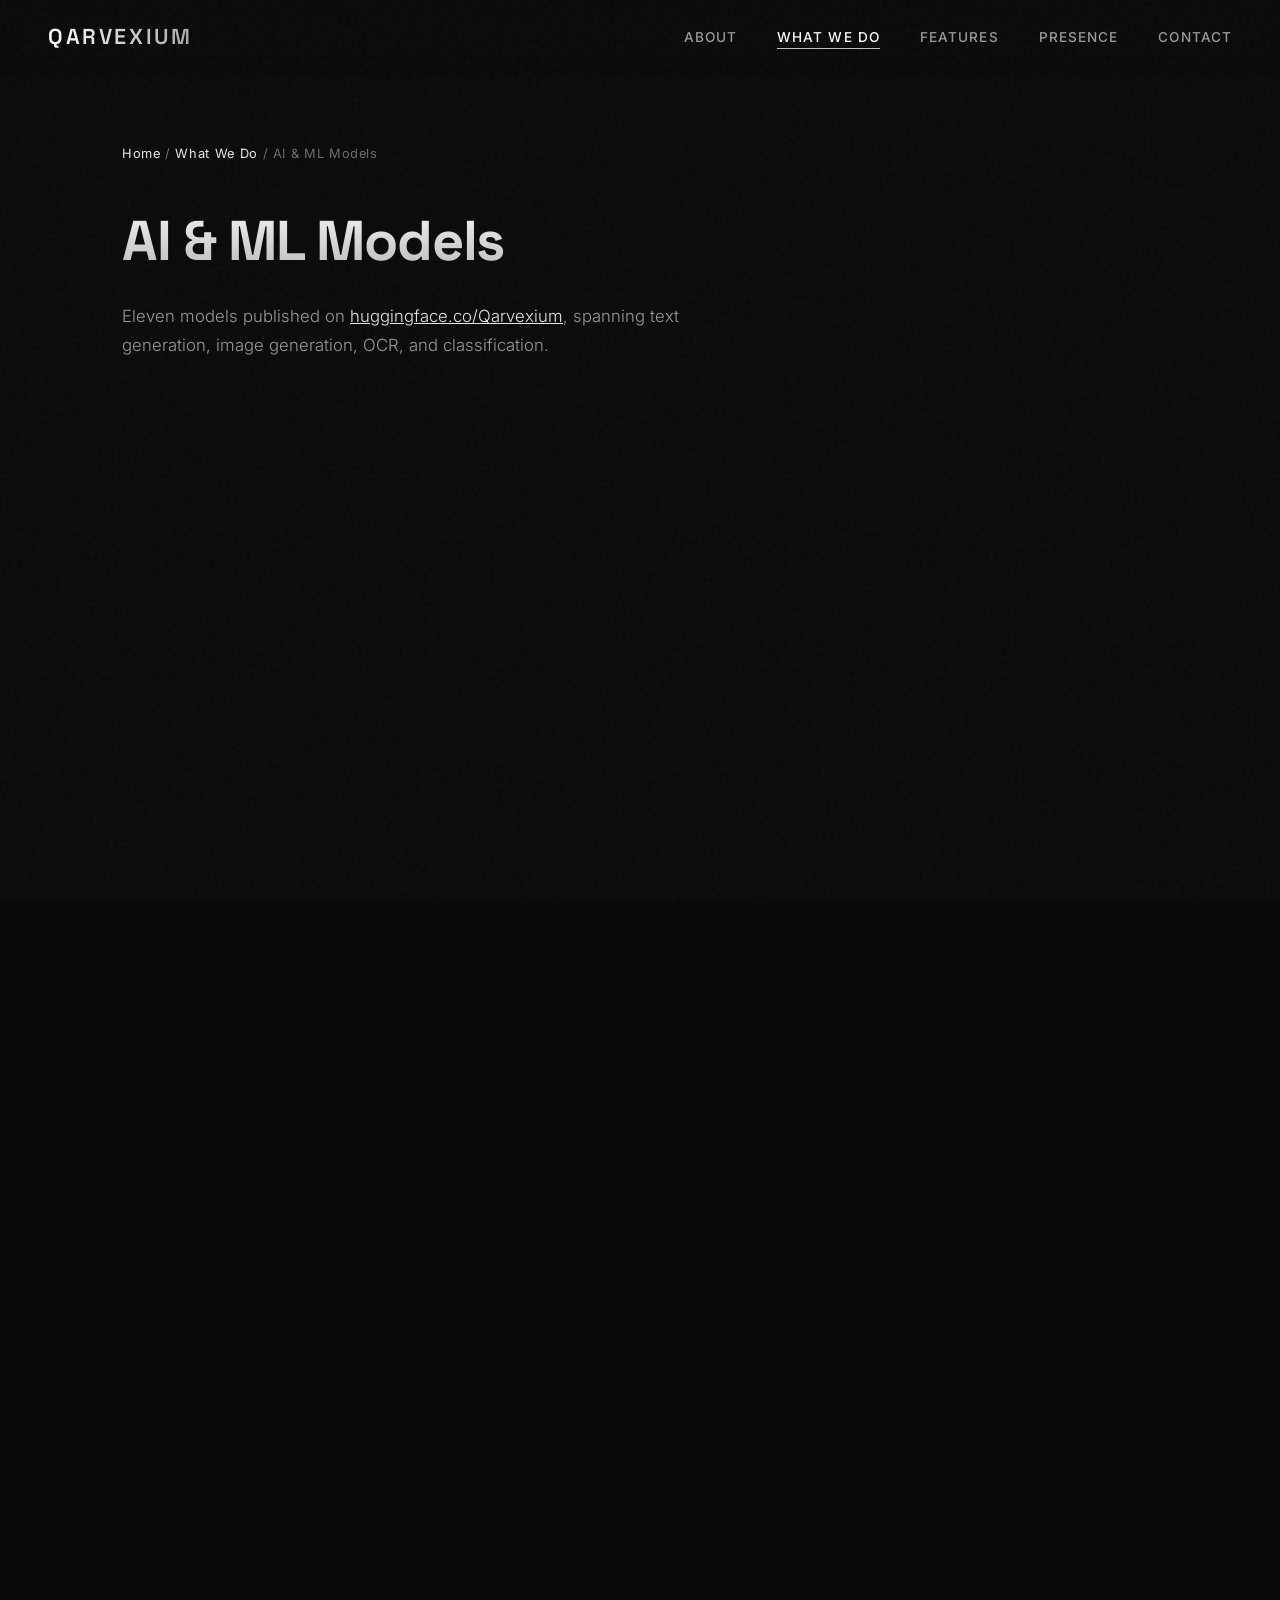
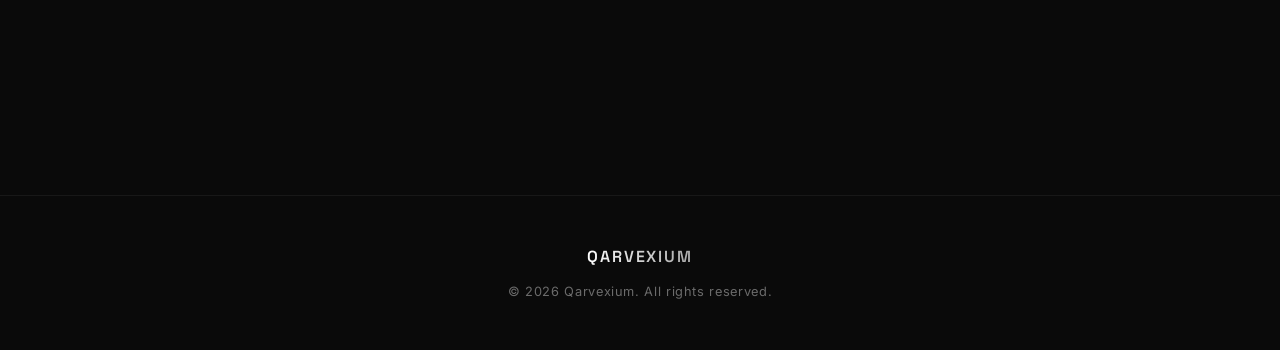
==== ai-models.html @ aa2218df "Add files via upload" ====
<!DOCTYPE html>
<html lang="en">
<head>
<meta charset="UTF-8" />
<meta name="viewport" content="width=device-width, initial-scale=1.0" />
<title>AI &amp; ML Models — Qarvexium</title>
<meta name="description" content="Qarvexium's public models on Hugging Face: language models, an image diffusion model, OCR, and text classification." />
<meta name="theme-color" content="#0a0a0a" />
<meta name="robots" content="index, follow" />

<meta property="og:type" content="website" />
<meta property="og:title" content="AI & ML Models — Qarvexium" />
<meta property="og:description" content="Language models, an image diffusion model, OCR, and text classification — all on Hugging Face." />
<meta property="og:site_name" content="Qarvexium" />

<link rel="icon" href="data:image/svg+xml,<svg xmlns='http://www.w3.org/2000/svg' viewBox='0 0 32 32'><rect width='32' height='32' rx='6' fill='%230a0a0a'/><text x='16' y='22' font-family='system-ui,sans-serif' font-size='16' font-weight='700' fill='%23c0c0c0' text-anchor='middle'>Q</text></svg>" />

<link rel="preconnect" href="https://fonts.googleapis.com" />
<link rel="preconnect" href="https://fonts.gstatic.com" crossorigin />
<link href="https://fonts.googleapis.com/css2?family=Inter:wght@300;400;500;600;700&family=Space+Grotesk:wght@400;500;600;700&display=swap" rel="stylesheet" />

<link rel="stylesheet" href="style.css" />
</head>
<body>

<nav>
  <a href="index.html" class="logo">Qarvexium</a>
  <ul class="nav-links">
    <li><a href="index.html#about">About</a></li>
    <li><a href="work.html" class="active">What We Do</a></li>
    <li><a href="index.html#features">Features</a></li>
    <li><a href="index.html#presence">Presence</a></li>
    <li><a href="index.html#contact">Contact</a></li>
  </ul>
</nav>

<div class="page-header">
  <div class="breadcrumb"><a href="index.html">Home</a> / <a href="work.html">What We Do</a> / AI &amp; ML Models</div>
  <h1>AI &amp; ML Models</h1>
  <p>
    Eleven models published on <a href="https://huggingface.co/Qarvexium" target="_blank" rel="noopener" style="color: var(--silver-light);">huggingface.co/Qarvexium</a>,
    spanning text generation, image generation, OCR, and classification.
  </p>
</div>

<section class="section">
  <div class="section-inner">
    <div class="project-grid">

      <article class="project-card">
        <div class="project-tag">Text Generation</div>
        <h3>QED-Base-v3</h3>
        <p>The latest base checkpoint in the QED language model line.</p>
        <a href="https://huggingface.co/Qarvexium/QED-Base-v3" class="project-link" target="_blank" rel="noopener">
          View on Hugging Face
          <svg viewBox="0 0 24 24"><path d="M7 17L17 7M17 7H7M17 7V17"/></svg>
        </a>
      </article>

      <article class="project-card">
        <div class="project-tag">Text Generation</div>
        <h3>QED-Base-v2</h3>
        <p>An earlier base checkpoint in the QED language model line.</p>
        <a href="https://huggingface.co/Qarvexium/QED-Base-v2" class="project-link" target="_blank" rel="noopener">
          View on Hugging Face
          <svg viewBox="0 0 24 24"><path d="M7 17L17 7M17 7H7M17 7V17"/></svg>
        </a>
      </article>

      <article class="project-card">
        <div class="project-tag">Text Generation</div>
        <h3>QED-B1-Instruction-v1</h3>
        <p>A ~300M parameter GPT trained from scratch on HPLT2.0 English data, then instruction-tuned.</p>
        <a href="https://huggingface.co/Qarvexium/QED-B1-Instruction-v1" class="project-link" target="_blank" rel="noopener">
          View on Hugging Face
          <svg viewBox="0 0 24 24"><path d="M7 17L17 7M17 7H7M17 7V17"/></svg>
        </a>
      </article>

      <article class="project-card">
        <div class="project-tag">Text Generation</div>
        <h3>QED-B1-Instruction-v2</h3>
        <p>The second instruction-tuned release in the QED-B1 line.</p>
        <a href="https://huggingface.co/Qarvexium/QED-B1-Instruction-v2" class="project-link" target="_blank" rel="noopener">
          View on Hugging Face
          <svg viewBox="0 0 24 24"><path d="M7 17L17 7M17 7H7M17 7V17"/></svg>
        </a>
      </article>

      <article class="project-card">
        <div class="project-tag">Text Generation</div>
        <h3>QED-B1-Instruction-v3</h3>
        <p>The most recent instruction-tuned release in the QED-B1 line.</p>
        <a href="https://huggingface.co/Qarvexium/QED-B1-Instruction-v3" class="project-link" target="_blank" rel="noopener">
          View on Hugging Face
          <svg viewBox="0 0 24 24"><path d="M7 17L17 7M17 7H7M17 7V17"/></svg>
        </a>
      </article>

      <article class="project-card">
        <div class="project-tag">Text Generation</div>
        <h3>qWisp</h3>
        <p>A ~70M parameter GPT using RMSNorm, SwiGLU, and RoPE, trained on OpenAssistant/oasst2.</p>
        <a href="https://huggingface.co/Qarvexium/qWisp" class="project-link" target="_blank" rel="noopener">
          View on Hugging Face
          <svg viewBox="0 0 24 24"><path d="M7 17L17 7M17 7H7M17 7V17"/></svg>
        </a>
      </article>

      <article class="project-card">
        <div class="project-tag">Text-to-Image</div>
        <h3>Qanvas</h3>
        <p>A ~90M parameter diffusion transformer conditioned on Qlip embeddings, predicting noise with DDIM sampling.</p>
        <a href="https://huggingface.co/Qarvexium/Qanvas" class="project-link" target="_blank" rel="noopener">
          View on Hugging Face
          <svg viewBox="0 0 24 24"><path d="M7 17L17 7M17 7H7M17 7V17"/></svg>
        </a>
      </article>

      <article class="project-card">
        <div class="project-tag">Feature Extraction</div>
        <h3>Qlip</h3>
        <p>The embedding model that conditions Qanvas's image generation.</p>
        <a href="https://huggingface.co/Qarvexium/Qlip" class="project-link" target="_blank" rel="noopener">
          View on Hugging Face
          <svg viewBox="0 0 24 24"><path d="M7 17L17 7M17 7H7M17 7V17"/></svg>
        </a>
      </article>

      <article class="project-card">
        <div class="project-tag">Image-to-Text</div>
        <h3>QOCR</h3>
        <p>An optical character recognition model for extracting text from images.</p>
        <a href="https://huggingface.co/Qarvexium/QOCR" class="project-link" target="_blank" rel="noopener">
          View on Hugging Face
          <svg viewBox="0 0 24 24"><path d="M7 17L17 7M17 7H7M17 7V17"/></svg>
        </a>
      </article>

      <article class="project-card">
        <div class="project-tag">Text Classification</div>
        <h3>NoInsult</h3>
        <p>A text classifier for detecting insults and toxic language.</p>
        <a href="https://huggingface.co/Qarvexium/NoInsult" class="project-link" target="_blank" rel="noopener">
          View on Hugging Face
          <svg viewBox="0 0 24 24"><path d="M7 17L17 7M17 7H7M17 7V17"/></svg>
        </a>
      </article>

    </div>

    <div class="info-note">
      <strong>Note:</strong> this list mirrors what's live on Hugging Face right now — it'll grow as new models are published.
    </div>
  </div>
</section>

<footer>
  <div class="logo">Qarvexium</div>
  <p>© 2026 Qarvexium. All rights reserved.</p>
</footer>

<script src="main.js"></script>
</body>
</html>
---- style.css ----
:root {
  --bg: #0a0a0a;
  --bg-elevated: #111111;
  --surface: #1a1a1a;
  --silver: #c0c0c0;
  --silver-light: #e8e8e8;
  --silver-dark: #8a8a8a;
  --gray: #6b6b6b;
  --gray-light: #9a9a9a;
  --white: #f5f5f5;
  --white-pure: #ffffff;
  --accent: linear-gradient(135deg, #e8e8e8 0%, #a0a0a0 50%, #d0d0d0 100%);
  --glow: rgba(200, 200, 200, 0.15);
}

* {
  margin: 0;
  padding: 0;
  box-sizing: border-box;
}

html {
  scroll-behavior: smooth;
}

body {
  font-family: 'Inter', system-ui, sans-serif;
  background: var(--bg);
  color: var(--white);
  overflow-x: hidden;
  line-height: 1.6;
  -webkit-font-smoothing: antialiased;
}

/* Noise texture overlay */
body::before {
  content: '';
  position: fixed;
  inset: 0;
  background-image: url("data:image/svg+xml,%3Csvg viewBox='0 0 256 256' xmlns='http://www.w3.org/2000/svg'%3E%3Cfilter id='n'%3E%3CfeTurbulence type='fractalNoise' baseFrequency='0.85' numOctaves='4' stitchTiles='stitch'/%3E%3C/filter%3E%3Crect width='100%25' height='100%25' filter='url(%23n)'/%3E%3C/svg%3E");
  opacity: 0.035;
  pointer-events: none;
  z-index: 9999;
}

/* ===== NAV ===== */
nav {
  position: fixed;
  top: 0;
  left: 0;
  right: 0;
  z-index: 100;
  padding: 1.25rem 3rem;
  display: flex;
  justify-content: space-between;
  align-items: center;
  background: linear-gradient(to bottom, rgba(10,10,10,0.95), transparent);
  backdrop-filter: blur(12px);
  animation: fadeDown 1s ease-out;
}

.logo {
  font-family: 'Space Grotesk', sans-serif;
  font-weight: 600;
  font-size: 1.35rem;
  letter-spacing: 0.12em;
  text-transform: uppercase;
  background: linear-gradient(90deg, #ffffff, #a8a8a8, #ffffff);
  background-size: 200% auto;
  -webkit-background-clip: text;
  -webkit-text-fill-color: transparent;
  background-clip: text;
  animation: shimmer 4s linear infinite;
  text-decoration: none;
}

.nav-links {
  display: flex;
  gap: 2.5rem;
  list-style: none;
}

.nav-links a {
  color: var(--gray-light);
  text-decoration: none;
  font-size: 0.85rem;
  font-weight: 500;
  letter-spacing: 0.08em;
  text-transform: uppercase;
  transition: color 0.3s ease;
  position: relative;
}

.nav-links a::after {
  content: '';
  position: absolute;
  bottom: -4px;
  left: 0;
  width: 0;
  height: 1px;
  background: var(--silver);
  transition: width 0.3s ease;
}

.nav-links a:hover,
.nav-links a.active {
  color: var(--white-pure);
}

.nav-links a:hover::after,
.nav-links a.active::after {
  width: 100%;
}

/* ===== HERO ===== */
.hero {
  min-height: 100vh;
  display: flex;
  flex-direction: column;
  justify-content: center;
  align-items: center;
  text-align: center;
  position: relative;
  padding: 6rem 2rem 4rem;
  overflow: hidden;
}

.hero-bg {
  position: absolute;
  inset: 0;
  background:
    radial-gradient(ellipse 80% 50% at 50% -20%, rgba(180,180,180,0.12), transparent),
    radial-gradient(ellipse 60% 40% at 80% 60%, rgba(120,120,120,0.08), transparent),
    radial-gradient(ellipse 50% 30% at 20% 70%, rgba(160,160,160,0.06), transparent);
  animation: pulseGlow 8s ease-in-out infinite alternate;
}

.hero-orb {
  position: absolute;
  width: 600px;
  height: 600px;
  border-radius: 50%;
  background: radial-gradient(circle, rgba(200,200,200,0.08) 0%, transparent 70%);
  filter: blur(40px);
  animation: floatOrb 12s ease-in-out infinite;
  pointer-events: none;
}

.hero-orb:nth-child(1) { top: 10%; left: 10%; animation-delay: 0s; }
.hero-orb:nth-child(2) { bottom: 5%; right: 15%; width: 400px; height: 400px; animation-delay: -4s; }
.hero-orb:nth-child(3) { top: 40%; right: 5%; width: 300px; height: 300px; animation-delay: -8s; }

.hero-content {
  position: relative;
  z-index: 2;
  max-width: 900px;
}

.hero-badge {
  display: inline-flex;
  align-items: center;
  gap: 0.5rem;
  padding: 0.4rem 1rem;
  border: 1px solid rgba(192,192,192,0.25);
  border-radius: 100px;
  font-size: 0.75rem;
  font-weight: 500;
  letter-spacing: 0.15em;
  text-transform: uppercase;
  color: var(--silver);
  background: rgba(255,255,255,0.03);
  margin-bottom: 2rem;
  animation: fadeUp 0.8s ease-out 0.2s both;
}

.hero-badge span {
  width: 6px;
  height: 6px;
  border-radius: 50%;
  background: var(--silver);
  box-shadow: 0 0 8px var(--silver);
  animation: blink 2s ease-in-out infinite;
}

.hero h1 {
  font-family: 'Space Grotesk', sans-serif;
  font-size: clamp(3.2rem, 8vw, 6.5rem);
  font-weight: 700;
  letter-spacing: -0.03em;
  line-height: 1.05;
  margin-bottom: 1.5rem;
  background: linear-gradient(180deg, #ffffff 0%, #b0b0b0 100%);
  -webkit-background-clip: text;
  -webkit-text-fill-color: transparent;
  background-clip: text;
  animation: fadeUp 0.9s ease-out 0.35s both;
}

.hero-subtitle {
  font-size: clamp(1.05rem, 2.2vw, 1.35rem);
  font-weight: 300;
  color: var(--gray-light);
  max-width: 560px;
  margin: 0 auto 2.75rem;
  animation: fadeUp 0.9s ease-out 0.5s both;
}

.hero-cta {
  display: flex;
  gap: 1rem;
  justify-content: center;
  flex-wrap: wrap;
  animation: fadeUp 0.9s ease-out 0.65s both;
}

.btn {
  display: inline-flex;
  align-items: center;
  gap: 0.6rem;
  padding: 0.95rem 2rem;
  font-size: 0.9rem;
  font-weight: 500;
  letter-spacing: 0.04em;
  text-decoration: none;
  border-radius: 8px;
  transition: all 0.35s cubic-bezier(0.22, 1, 0.36, 1);
  cursor: pointer;
  border: none;
  font-family: inherit;
}

.btn-primary {
  background: linear-gradient(135deg, #f0f0f0, #c8c8c8);
  color: #0a0a0a;
  box-shadow: 0 4px 24px rgba(200,200,200,0.2);
}

.btn-primary:hover {
  transform: translateY(-2px);
  box-shadow: 0 8px 32px rgba(200,200,200,0.35);
  background: linear-gradient(135deg, #ffffff, #d8d8d8);
}

.btn-secondary {
  background: transparent;
  color: var(--silver-light);
  border: 1px solid rgba(192,192,192,0.35);
}

.btn-secondary:hover {
  background: rgba(255,255,255,0.05);
  border-color: var(--silver);
  transform: translateY(-2px);
}

.scroll-indicator {
  position: absolute;
  bottom: 2.5rem;
  left: 50%;
  transform: translateX(-50%);
  display: flex;
  flex-direction: column;
  align-items: center;
  gap: 0.5rem;
  color: var(--gray);
  font-size: 0.7rem;
  letter-spacing: 0.2em;
  text-transform: uppercase;
  animation: fadeUp 1s ease-out 1.2s both;
}

.scroll-line {
  width: 1px;
  height: 40px;
  background: linear-gradient(to bottom, var(--silver), transparent);
  animation: scrollPulse 2s ease-in-out infinite;
}

/* ===== DIVIDER ===== */
.divider {
  height: 1px;
  background: linear-gradient(90deg, transparent, rgba(192,192,192,0.25), transparent);
  margin: 0 auto;
  max-width: 80%;
}

/* ===== ABOUT / INTRO SECTION ===== */
.section {
  padding: 7rem 2rem;
  position: relative;
}

.section-inner {
  max-width: 1100px;
  margin: 0 auto;
}

.section-label {
  font-size: 0.75rem;
  font-weight: 500;
  letter-spacing: 0.2em;
  text-transform: uppercase;
  color: var(--silver-dark);
  margin-bottom: 1rem;
  opacity: 0;
  transform: translateY(20px);
  transition: all 0.7s cubic-bezier(0.22, 1, 0.36, 1);
}

.section-label.visible {
  opacity: 1;
  transform: translateY(0);
}

.section-title {
  font-family: 'Space Grotesk', sans-serif;
  font-size: clamp(2rem, 4.5vw, 3.2rem);
  font-weight: 600;
  letter-spacing: -0.02em;
  margin-bottom: 1.5rem;
  background: linear-gradient(90deg, #ffffff, #a8a8a8);
  -webkit-background-clip: text;
  -webkit-text-fill-color: transparent;
  background-clip: text;
  opacity: 0;
  transform: translateY(24px);
  transition: all 0.8s cubic-bezier(0.22, 1, 0.36, 1) 0.1s;
}

.section-title.visible {
  opacity: 1;
  transform: translateY(0);
}

.section-text {
  font-size: 1.1rem;
  font-weight: 300;
  color: var(--gray-light);
  max-width: 640px;
  line-height: 1.75;
  opacity: 0;
  transform: translateY(24px);
  transition: all 0.8s cubic-bezier(0.22, 1, 0.36, 1) 0.2s;
}

.section-text.visible {
  opacity: 1;
  transform: translateY(0);
}

/* ===== FEATURES / CATEGORY GRID ===== */
.features,
.category-grid {
  display: grid;
  grid-template-columns: repeat(auto-fit, minmax(280px, 1fr));
  gap: 1.5rem;
  margin-top: 4rem;
}

.feature-card,
.category-card {
  background: linear-gradient(145deg, rgba(26,26,26,0.9), rgba(18,18,18,0.95));
  border: 1px solid rgba(192,192,192,0.1);
  border-radius: 16px;
  padding: 2rem;
  position: relative;
  overflow: hidden;
  opacity: 0;
  transform: translateY(30px);
  transition: all 0.7s cubic-bezier(0.22, 1, 0.36, 1);
  text-decoration: none;
  color: inherit;
  display: block;
}

.feature-card.visible,
.category-card.visible {
  opacity: 1;
  transform: translateY(0);
}

.feature-card:nth-child(1), .category-card:nth-child(1) { transition-delay: 0.15s; }
.feature-card:nth-child(2), .category-card:nth-child(2) { transition-delay: 0.25s; }
.feature-card:nth-child(3), .category-card:nth-child(3) { transition-delay: 0.35s; }

.feature-card::before,
.category-card::before {
  content: '';
  position: absolute;
  top: 0;
  left: 0;
  right: 0;
  height: 1px;
  background: linear-gradient(90deg, transparent, rgba(200,200,200,0.4), transparent);
  opacity: 0;
  transition: opacity 0.4s ease;
}

.feature-card:hover,
.category-card:hover {
  border-color: rgba(192,192,192,0.25);
  transform: translateY(-4px);
  box-shadow: 0 20px 40px rgba(0,0,0,0.4);
}

.feature-card:hover::before,
.category-card:hover::before {
  opacity: 1;
}

.feature-icon,
.category-count {
  width: 48px;
  height: 48px;
  border-radius: 12px;
  background: linear-gradient(135deg, rgba(220,220,220,0.12), rgba(140,140,140,0.08));
  border: 1px solid rgba(192,192,192,0.15);
  display: flex;
  align-items: center;
  justify-content: center;
  margin-bottom: 1.25rem;
  font-size: 1.25rem;
  font-family: 'Space Grotesk', sans-serif;
  font-weight: 600;
}

.feature-card h3,
.category-card h3 {
  font-family: 'Space Grotesk', sans-serif;
  font-size: 1.2rem;
  font-weight: 600;
  margin-bottom: 0.6rem;
  color: var(--white-pure);
}

.feature-card p,
.category-card p {
  font-size: 0.95rem;
  font-weight: 300;
  color: var(--gray-light);
  line-height: 1.65;
}

.category-card .category-link {
  display: inline-flex;
  align-items: center;
  gap: 0.45rem;
  font-size: 0.8rem;
  font-weight: 500;
  letter-spacing: 0.06em;
  text-transform: uppercase;
  color: var(--silver-light);
  margin-top: 1rem;
}

/* ===== STATS ===== */
.stats {
  display: grid;
  grid-template-columns: repeat(3, 1fr);
  gap: 2rem;
  margin-top: 5rem;
  padding: 3rem 0;
  border-top: 1px solid rgba(192,192,192,0.1);
  border-bottom: 1px solid rgba(192,192,192,0.1);
}

.stat {
  text-align: center;
  opacity: 0;
  transform: translateY(20px);
  transition: all 0.7s cubic-bezier(0.22, 1, 0.36, 1);
}

.stat.visible {
  opacity: 1;
  transform: translateY(0);
}

.stat:nth-child(1) { transition-delay: 0.1s; }
.stat:nth-child(2) { transition-delay: 0.2s; }
.stat:nth-child(3) { transition-delay: 0.3s; }

.stat-value {
  font-family: 'Space Grotesk', sans-serif;
  font-size: clamp(2.2rem, 4vw, 3rem);
  font-weight: 700;
  background: linear-gradient(180deg, #ffffff, #909090);
  -webkit-background-clip: text;
  -webkit-text-fill-color: transparent;
  background-clip: text;
  margin-bottom: 0.35rem;
}

.stat-label {
  font-size: 0.8rem;
  letter-spacing: 0.12em;
  text-transform: uppercase;
  color: var(--gray);
}

/* ===== PRESENCE / PROJECT CARDS ===== */
.presence-grid,
.project-grid {
  display: grid;
  grid-template-columns: repeat(auto-fit, minmax(300px, 1fr));
  gap: 1.5rem;
  margin-top: 3.5rem;
}

.presence-card,
.project-card {
  background: linear-gradient(160deg, rgba(24,24,24,0.95), rgba(14,14,14,0.98));
  border: 1px solid rgba(192,192,192,0.12);
  border-radius: 16px;
  padding: 1.75rem 1.75rem 1.5rem;
  position: relative;
  overflow: hidden;
  opacity: 0;
  transform: translateY(28px);
  transition: all 0.7s cubic-bezier(0.22, 1, 0.36, 1);
  display: flex;
  flex-direction: column;
  gap: 0.85rem;
}

.presence-card.visible,
.project-card.visible {
  opacity: 1;
  transform: translateY(0);
}

.presence-card:nth-child(1), .project-card:nth-child(1) { transition-delay: 0.1s; }
.presence-card:nth-child(2), .project-card:nth-child(2) { transition-delay: 0.2s; }
.presence-card:nth-child(3), .project-card:nth-child(3) { transition-delay: 0.3s; }
.presence-card:nth-child(4), .project-card:nth-child(4) { transition-delay: 0.4s; }
.presence-card:nth-child(5), .project-card:nth-child(5) { transition-delay: 0.5s; }
.presence-card:nth-child(6), .project-card:nth-child(6) { transition-delay: 0.6s; }
.presence-card:nth-child(7), .project-card:nth-child(7) { transition-delay: 0.7s; }

.presence-card::before,
.project-card::before {
  content: '';
  position: absolute;
  top: 0;
  left: 0;
  right: 0;
  height: 1px;
  background: linear-gradient(90deg, transparent, rgba(210,210,210,0.45), transparent);
  opacity: 0;
  transition: opacity 0.4s ease;
}

.presence-card:hover,
.project-card:hover {
  border-color: rgba(192,192,192,0.28);
  transform: translateY(-5px);
  box-shadow: 0 18px 40px rgba(0,0,0,0.45);
}

.presence-card:hover::before,
.project-card:hover::before {
  opacity: 1;
}

.presence-tag,
.project-tag {
  display: inline-flex;
  align-items: center;
  gap: 0.4rem;
  font-size: 0.68rem;
  font-weight: 500;
  letter-spacing: 0.14em;
  text-transform: uppercase;
  color: var(--silver-dark);
}

.presence-tag::before,
.project-tag::before {
  content: '';
  width: 5px;
  height: 5px;
  border-radius: 50%;
  background: var(--silver);
  box-shadow: 0 0 6px var(--silver);
}

.presence-card h3,
.project-card h3 {
  font-family: 'Space Grotesk', sans-serif;
  font-size: 1.15rem;
  font-weight: 600;
  color: var(--white-pure);
  letter-spacing: -0.01em;
}

.presence-card p,
.project-card p {
  font-size: 0.92rem;
  font-weight: 300;
  color: var(--gray-light);
  line-height: 1.65;
  flex-grow: 1;
}

.presence-link,
.project-link {
  display: inline-flex;
  align-items: center;
  gap: 0.45rem;
  font-size: 0.8rem;
  font-weight: 500;
  letter-spacing: 0.06em;
  text-transform: uppercase;
  color: var(--silver-light);
  text-decoration: none;
  margin-top: 0.35rem;
  transition: color 0.3s ease, gap 0.3s ease;
}

.presence-link:hover,
.project-link:hover {
  color: var(--white-pure);
  gap: 0.65rem;
}

.presence-link svg,
.project-link svg {
  width: 14px;
  height: 14px;
  stroke: currentColor;
  fill: none;
  stroke-width: 1.8;
}

.presence-note,
.info-note {
  margin-top: 3rem;
  padding: 1.25rem 1.5rem;
  border: 1px solid rgba(192,192,192,0.1);
  border-radius: 12px;
  background: rgba(255,255,255,0.02);
  font-size: 0.88rem;
  color: var(--gray);
  line-height: 1.6;
  opacity: 0;
  transform: translateY(16px);
  transition: all 0.7s cubic-bezier(0.22, 1, 0.36, 1) 0.35s;
}

.presence-note.visible,
.info-note.visible {
  opacity: 1;
  transform: translateY(0);
}

.presence-note strong,
.info-note strong {
  color: var(--silver-light);
  font-weight: 500;
}

/* ===== BREADCRUMB (work sub-pages) ===== */
.breadcrumb {
  max-width: 1100px;
  margin: 0 auto 2rem;
  font-size: 0.8rem;
  letter-spacing: 0.05em;
  color: var(--gray);
}

.breadcrumb a {
  color: var(--silver-light);
  text-decoration: none;
}

.breadcrumb a:hover {
  color: var(--white-pure);
}

/* ===== CTA SECTION ===== */
.cta-section {
  text-align: center;
  padding: 8rem 2rem;
  position: relative;
}

.cta-section::before {
  content: '';
  position: absolute;
  top: 50%;
  left: 50%;
  transform: translate(-50%, -50%);
  width: 500px;
  height: 500px;
  background: radial-gradient(circle, rgba(180,180,180,0.1), transparent 70%);
  pointer-events: none;
}

.cta-box {
  position: relative;
  max-width: 700px;
  margin: 0 auto;
  padding: 4rem 3rem;
  background: linear-gradient(160deg, rgba(28,28,28,0.95), rgba(14,14,14,0.98));
  border: 1px solid rgba(192,192,192,0.15);
  border-radius: 24px;
  overflow: hidden;
  opacity: 0;
  transform: scale(0.96) translateY(20px);
  transition: all 0.9s cubic-bezier(0.22, 1, 0.36, 1);
}

.cta-box.visible {
  opacity: 1;
  transform: scale(1) translateY(0);
}

.cta-box::before {
  content: '';
  position: absolute;
  top: 0;
  left: 0;
  right: 0;
  height: 1px;
  background: linear-gradient(90deg, transparent, rgba(220,220,220,0.5), transparent);
}

.cta-box h2 {
  font-family: 'Space Grotesk', sans-serif;
  font-size: clamp(1.8rem, 3.5vw, 2.5rem);
  font-weight: 600;
  margin-bottom: 1rem;
  color: var(--white-pure);
}

.cta-box p {
  color: var(--gray-light);
  font-weight: 300;
  margin-bottom: 2rem;
  font-size: 1.05rem;
}

/* ===== FOOTER ===== */
footer {
  padding: 3rem 2rem;
  text-align: center;
  border-top: 1px solid rgba(192,192,192,0.08);
}

footer p {
  font-size: 0.8rem;
  color: var(--gray);
  letter-spacing: 0.05em;
}

footer .logo {
  display: inline-block;
  margin-bottom: 0.75rem;
  font-size: 1rem;
}

footer a {
  color: var(--gray-light);
  text-decoration: none;
}

footer a:hover {
  color: var(--white-pure);
}

/* ===== PAGE HEADER (work sub-pages, no full hero) ===== */
.page-header {
  padding: 9rem 2rem 2rem;
  max-width: 1100px;
  margin: 0 auto;
}

.page-header h1 {
  font-family: 'Space Grotesk', sans-serif;
  font-size: clamp(2.2rem, 5vw, 3.5rem);
  font-weight: 700;
  letter-spacing: -0.02em;
  margin-bottom: 1rem;
  background: linear-gradient(180deg, #ffffff 0%, #b0b0b0 100%);
  -webkit-background-clip: text;
  -webkit-text-fill-color: transparent;
  background-clip: text;
}

.page-header p {
  font-size: 1.05rem;
  font-weight: 300;
  color: var(--gray-light);
  max-width: 640px;
  line-height: 1.75;
}

/* ===== ANIMATIONS ===== */
@keyframes fadeUp {
  from { opacity: 0; transform: translateY(28px); }
  to { opacity: 1; transform: translateY(0); }
}

@keyframes fadeDown {
  from { opacity: 0; transform: translateY(-16px); }
  to { opacity: 1; transform: translateY(0); }
}

@keyframes shimmer {
  0% { background-position: 0% center; }
  100% { background-position: 200% center; }
}

@keyframes blink {
  0%, 100% { opacity: 1; }
  50% { opacity: 0.35; }
}

@keyframes floatOrb {
  0%, 100% { transform: translate(0, 0) scale(1); }
  33% { transform: translate(30px, -20px) scale(1.05); }
  66% { transform: translate(-20px, 15px) scale(0.95); }
}

@keyframes pulseGlow {
  0% { opacity: 0.7; }
  100% { opacity: 1; }
}

@keyframes scrollPulse {
  0%, 100% { opacity: 0.4; transform: scaleY(1); }
  50% { opacity: 1; transform: scaleY(1.15); }
}

/* Responsive */
@media (max-width: 768px) {
  nav {
    padding: 1rem 1.5rem;
  }

  .nav-links {
    display: none;
  }

  .stats {
    grid-template-columns: 1fr;
    gap: 2.5rem;
  }

  .cta-box {
    padding: 3rem 1.75rem;
  }

  .hero {
    padding: 5rem 1.5rem 3rem;
  }

  .page-header {
    padding: 7rem 1.5rem 1.5rem;
  }
}
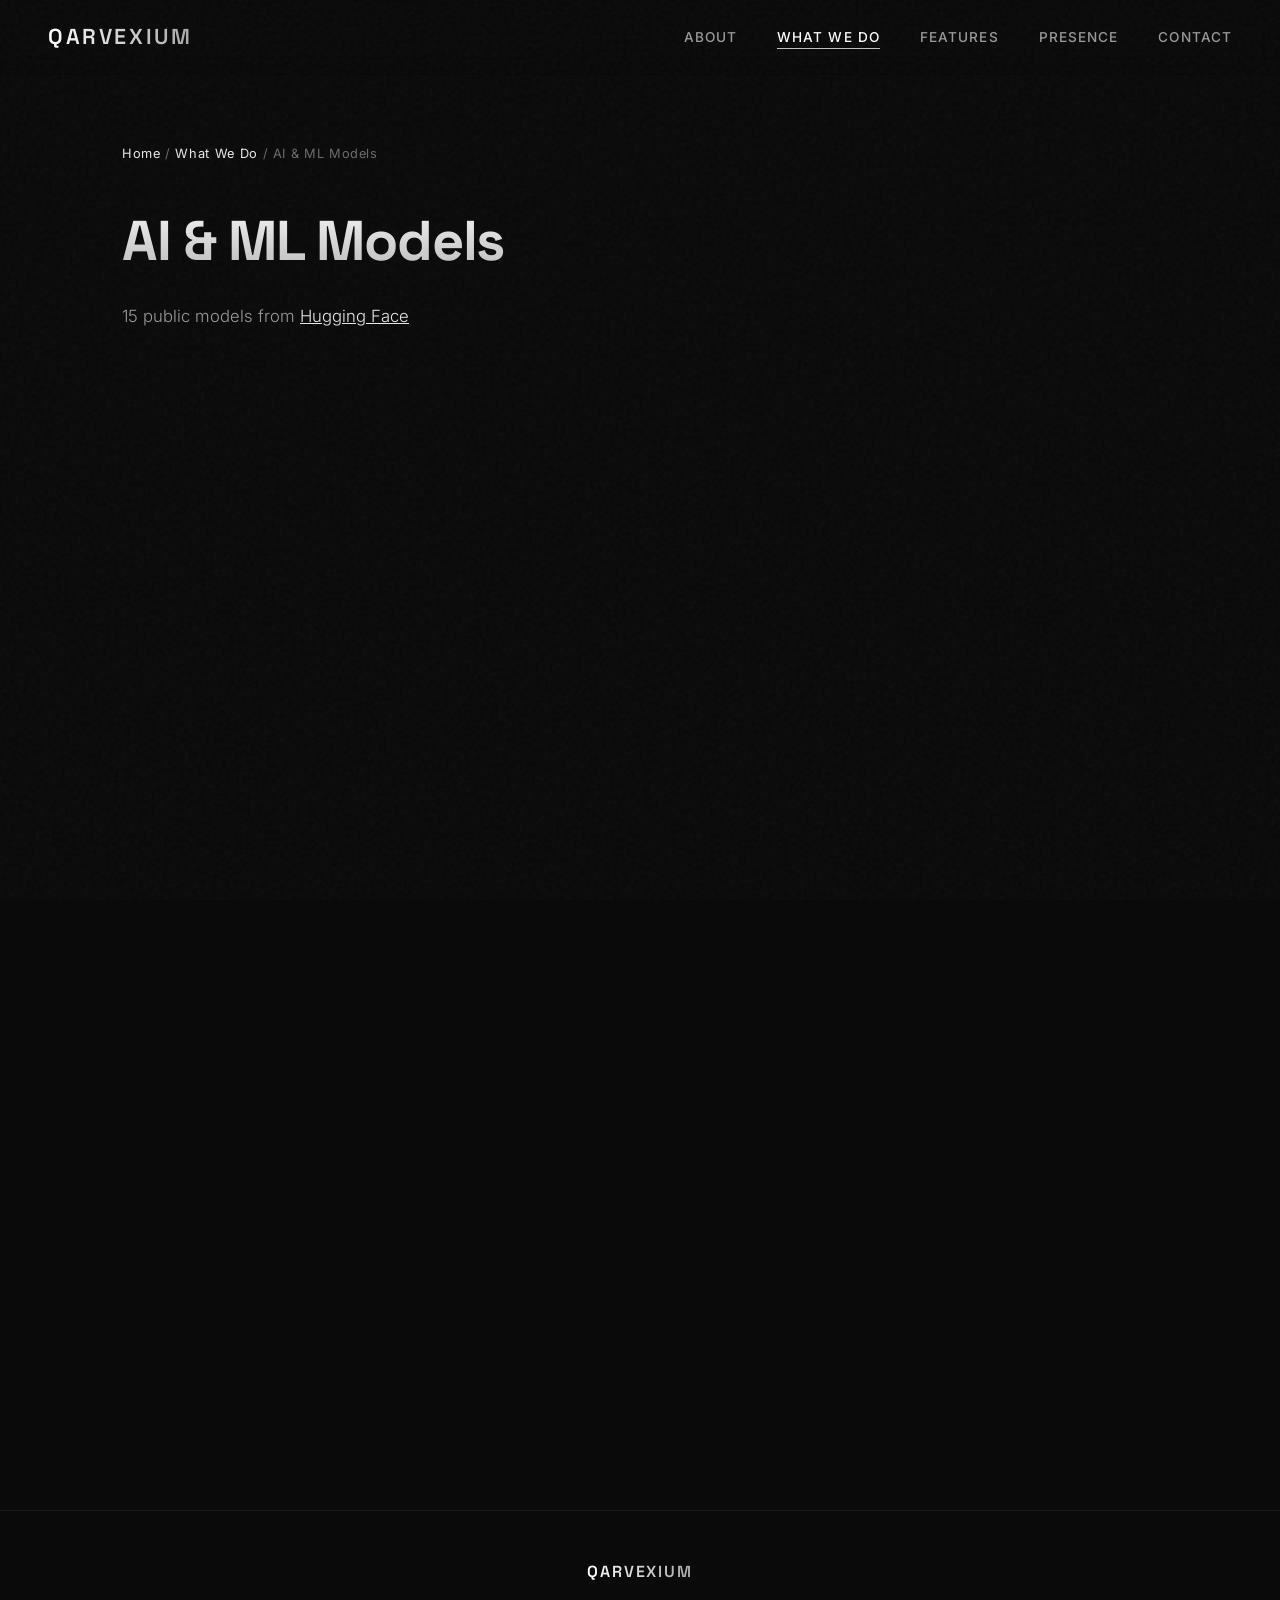
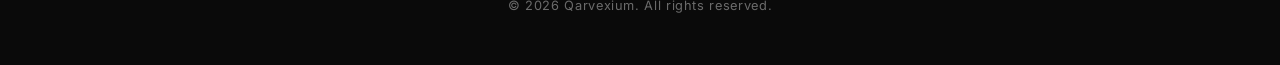
==== commit 6a73affe: "Update ai-models.html" ====
--- a/ai-models.html
+++ b/ai-models.html
@@ -4,27 +4,41 @@
 <meta charset="UTF-8" />
 <meta name="viewport" content="width=device-width, initial-scale=1.0" />
 <title>AI &amp; ML Models — Qarvexium</title>
-<meta name="description" content="Qarvexium's public models on Hugging Face: language models, an image diffusion model, OCR, and text classification." />
+<meta
+  name="description"
+  content="Qarvexium's public AI and machine-learning models on Hugging Face."
+/>
 <meta name="theme-color" content="#0a0a0a" />
 <meta name="robots" content="index, follow" />
 
 <meta property="og:type" content="website" />
 <meta property="og:title" content="AI & ML Models — Qarvexium" />
-<meta property="og:description" content="Language models, an image diffusion model, OCR, and text classification — all on Hugging Face." />
+<meta
+  property="og:description"
+  content="Explore Qarvexium's public AI and machine-learning models."
+/>
 <meta property="og:site_name" content="Qarvexium" />
 
-<link rel="icon" href="data:image/svg+xml,<svg xmlns='http://www.w3.org/2000/svg' viewBox='0 0 32 32'><rect width='32' height='32' rx='6' fill='%230a0a0a'/><text x='16' y='22' font-family='system-ui,sans-serif' font-size='16' font-weight='700' fill='%23c0c0c0' text-anchor='middle'>Q</text></svg>" />
+<link
+  rel="icon"
+  href="data:image/svg+xml,<svg xmlns='http://www.w3.org/2000/svg' viewBox='0 0 32 32'><rect width='32' height='32' rx='6' fill='%230a0a0a'/><text x='16' y='22' font-family='system-ui,sans-serif' font-size='16' font-weight='700' fill='%23c0c0c0' text-anchor='middle'>Q</text></svg>"
+/>
 
 <link rel="preconnect" href="https://fonts.googleapis.com" />
 <link rel="preconnect" href="https://fonts.gstatic.com" crossorigin />
-<link href="https://fonts.googleapis.com/css2?family=Inter:wght@300;400;500;600;700&family=Space+Grotesk:wght@400;500;600;700&display=swap" rel="stylesheet" />
+<link
+  href="https://fonts.googleapis.com/css2?family=Inter:wght@300;400;500;600;700&family=Space+Grotesk:wght@400;500;600;700&display=swap"
+  rel="stylesheet"
+/>
 
 <link rel="stylesheet" href="style.css" />
 </head>
+
 <body>
 
 <nav>
   <a href="index.html" class="logo">Qarvexium</a>
+
   <ul class="nav-links">
     <li><a href="index.html#about">About</a></li>
     <li><a href="work.html" class="active">What We Do</a></li>
@@ -35,123 +49,259 @@
 </nav>
 
 <div class="page-header">
-  <div class="breadcrumb"><a href="index.html">Home</a> / <a href="work.html">What We Do</a> / AI &amp; ML Models</div>
+  <div class="breadcrumb">
+    <a href="index.html">Home</a> /
+    <a href="work.html">What We Do</a> /
+    AI &amp; ML Models
+  </div>
+
   <h1>AI &amp; ML Models</h1>
+
   <p>
-    Eleven models published on <a href="https://huggingface.co/Qarvexium" target="_blank" rel="noopener" style="color: var(--silver-light);">huggingface.co/Qarvexium</a>,
-    spanning text generation, image generation, OCR, and classification.
+    15 public models from
+    <a
+      href="https://huggingface.co/qvx-o"
+      target="_blank"
+      rel="noopener"
+      style="color: var(--silver-light);"
+    >
+      Hugging Face
+    </a>
   </p>
 </div>
 
 <section class="section">
   <div class="section-inner">
+
     <div class="project-grid">
-
       <article class="project-card">
         <div class="project-tag">Text Generation</div>
         <h3>QED-Base-v3</h3>
-        <p>The latest base checkpoint in the QED language model line.</p>
-        <a href="https://huggingface.co/Qarvexium/QED-Base-v3" class="project-link" target="_blank" rel="noopener">
-          View on Hugging Face
-          <svg viewBox="0 0 24 24"><path d="M7 17L17 7M17 7H7M17 7V17"/></svg>
-        </a>
-      </article>
-
-      <article class="project-card">
-        <div class="project-tag">Text Generation</div>
-        <h3>QED-Base-v2</h3>
-        <p>An earlier base checkpoint in the QED language model line.</p>
-        <a href="https://huggingface.co/Qarvexium/QED-Base-v2" class="project-link" target="_blank" rel="noopener">
-          View on Hugging Face
-          <svg viewBox="0 0 24 24"><path d="M7 17L17 7M17 7H7M17 7V17"/></svg>
-        </a>
-      </article>
-
-      <article class="project-card">
-        <div class="project-tag">Text Generation</div>
-        <h3>QED-B1-Instruction-v1</h3>
-        <p>A ~300M parameter GPT trained from scratch on HPLT2.0 English data, then instruction-tuned.</p>
-        <a href="https://huggingface.co/Qarvexium/QED-B1-Instruction-v1" class="project-link" target="_blank" rel="noopener">
-          View on Hugging Face
-          <svg viewBox="0 0 24 24"><path d="M7 17L17 7M17 7H7M17 7V17"/></svg>
-        </a>
-      </article>
-
-      <article class="project-card">
-        <div class="project-tag">Text Generation</div>
-        <h3>QED-B1-Instruction-v2</h3>
-        <p>The second instruction-tuned release in the QED-B1 line.</p>
-        <a href="https://huggingface.co/Qarvexium/QED-B1-Instruction-v2" class="project-link" target="_blank" rel="noopener">
-          View on Hugging Face
-          <svg viewBox="0 0 24 24"><path d="M7 17L17 7M17 7H7M17 7V17"/></svg>
-        </a>
-      </article>
-
-      <article class="project-card">
-        <div class="project-tag">Text Generation</div>
-        <h3>QED-B1-Instruction-v3</h3>
-        <p>The most recent instruction-tuned release in the QED-B1 line.</p>
-        <a href="https://huggingface.co/Qarvexium/QED-B1-Instruction-v3" class="project-link" target="_blank" rel="noopener">
-          View on Hugging Face
-          <svg viewBox="0 0 24 24"><path d="M7 17L17 7M17 7H7M17 7V17"/></svg>
-        </a>
-      </article>
-
-      <article class="project-card">
-        <div class="project-tag">Text Generation</div>
-        <h3>qWisp</h3>
-        <p>A ~70M parameter GPT using RMSNorm, SwiGLU, and RoPE, trained on OpenAssistant/oasst2.</p>
-        <a href="https://huggingface.co/Qarvexium/qWisp" class="project-link" target="_blank" rel="noopener">
-          View on Hugging Face
-          <svg viewBox="0 0 24 24"><path d="M7 17L17 7M17 7H7M17 7V17"/></svg>
-        </a>
-      </article>
-
+        <a
+          href="https://huggingface.co/qvx-o/QED-Base-v3"
+          class="project-link"
+          target="_blank"
+          rel="noopener"
+        >
+          View Model
+          <svg viewBox="0 0 24 24" aria-hidden="true">
+            <path d="M7 17L17 7M17 7H7M17 7V17"/>
+          </svg>
+        </a>
+      </article>
+      <article class="project-card">
+        <div class="project-tag">Image-to-Text</div>
+        <h3>QOCR</h3>
+        <a
+          href="https://huggingface.co/qvx-o/QOCR"
+          class="project-link"
+          target="_blank"
+          rel="noopener"
+        >
+          View Model
+          <svg viewBox="0 0 24 24" aria-hidden="true">
+            <path d="M7 17L17 7M17 7H7M17 7V17"/>
+          </svg>
+        </a>
+      </article>
       <article class="project-card">
         <div class="project-tag">Text-to-Image</div>
         <h3>Qanvas</h3>
-        <p>A ~90M parameter diffusion transformer conditioned on Qlip embeddings, predicting noise with DDIM sampling.</p>
-        <a href="https://huggingface.co/Qarvexium/Qanvas" class="project-link" target="_blank" rel="noopener">
-          View on Hugging Face
-          <svg viewBox="0 0 24 24"><path d="M7 17L17 7M17 7H7M17 7V17"/></svg>
-        </a>
-      </article>
-
+        <a
+          href="https://huggingface.co/qvx-o/Qanvas"
+          class="project-link"
+          target="_blank"
+          rel="noopener"
+        >
+          View Model
+          <svg viewBox="0 0 24 24" aria-hidden="true">
+            <path d="M7 17L17 7M17 7H7M17 7V17"/>
+          </svg>
+        </a>
+      </article>
       <article class="project-card">
         <div class="project-tag">Feature Extraction</div>
         <h3>Qlip</h3>
-        <p>The embedding model that conditions Qanvas's image generation.</p>
-        <a href="https://huggingface.co/Qarvexium/Qlip" class="project-link" target="_blank" rel="noopener">
-          View on Hugging Face
-          <svg viewBox="0 0 24 24"><path d="M7 17L17 7M17 7H7M17 7V17"/></svg>
-        </a>
-      </article>
-
-      <article class="project-card">
-        <div class="project-tag">Image-to-Text</div>
-        <h3>QOCR</h3>
-        <p>An optical character recognition model for extracting text from images.</p>
-        <a href="https://huggingface.co/Qarvexium/QOCR" class="project-link" target="_blank" rel="noopener">
-          View on Hugging Face
-          <svg viewBox="0 0 24 24"><path d="M7 17L17 7M17 7H7M17 7V17"/></svg>
-        </a>
-      </article>
-
+        <a
+          href="https://huggingface.co/qvx-o/Qlip"
+          class="project-link"
+          target="_blank"
+          rel="noopener"
+        >
+          View Model
+          <svg viewBox="0 0 24 24" aria-hidden="true">
+            <path d="M7 17L17 7M17 7H7M17 7V17"/>
+          </svg>
+        </a>
+      </article>
+      <article class="project-card">
+        <div class="project-tag">Image Feature Extraction</div>
+        <h3>Qlipi</h3>
+        <a
+          href="https://huggingface.co/qvx-o/Qlipi"
+          class="project-link"
+          target="_blank"
+          rel="noopener"
+        >
+          View Model
+          <svg viewBox="0 0 24 24" aria-hidden="true">
+            <path d="M7 17L17 7M17 7H7M17 7V17"/>
+          </svg>
+        </a>
+      </article>
+      <article class="project-card">
+        <div class="project-tag">Image-to-Image</div>
+        <h3>qvae</h3>
+        <a
+          href="https://huggingface.co/qvx-o/qvae"
+          class="project-link"
+          target="_blank"
+          rel="noopener"
+        >
+          View Model
+          <svg viewBox="0 0 24 24" aria-hidden="true">
+            <path d="M7 17L17 7M17 7H7M17 7V17"/>
+          </svg>
+        </a>
+      </article>
+      <article class="project-card">
+        <div class="project-tag">Text Generation</div>
+        <h3>reFLEX-v1-50M</h3>
+        <a
+          href="https://huggingface.co/qvx-o/reFLEX-v1-50M"
+          class="project-link"
+          target="_blank"
+          rel="noopener"
+        >
+          View Model
+          <svg viewBox="0 0 24 24" aria-hidden="true">
+            <path d="M7 17L17 7M17 7H7M17 7V17"/>
+          </svg>
+        </a>
+      </article>
+      <article class="project-card">
+        <div class="project-tag">Text Generation</div>
+        <h3>reFLEX-v1-15M</h3>
+        <a
+          href="https://huggingface.co/qvx-o/reFLEX-v1-15M"
+          class="project-link"
+          target="_blank"
+          rel="noopener"
+        >
+          View Model
+          <svg viewBox="0 0 24 24" aria-hidden="true">
+            <path d="M7 17L17 7M17 7H7M17 7V17"/>
+          </svg>
+        </a>
+      </article>
+      <article class="project-card">
+        <div class="project-tag">Text Generation</div>
+        <h3>QED-Base-v2</h3>
+        <a
+          href="https://huggingface.co/qvx-o/QED-Base-v2"
+          class="project-link"
+          target="_blank"
+          rel="noopener"
+        >
+          View Model
+          <svg viewBox="0 0 24 24" aria-hidden="true">
+            <path d="M7 17L17 7M17 7H7M17 7V17"/>
+          </svg>
+        </a>
+      </article>
       <article class="project-card">
         <div class="project-tag">Text Classification</div>
         <h3>NoInsult</h3>
-        <p>A text classifier for detecting insults and toxic language.</p>
-        <a href="https://huggingface.co/Qarvexium/NoInsult" class="project-link" target="_blank" rel="noopener">
-          View on Hugging Face
-          <svg viewBox="0 0 24 24"><path d="M7 17L17 7M17 7H7M17 7V17"/></svg>
+        <a
+          href="https://huggingface.co/qvx-o/NoInsult"
+          class="project-link"
+          target="_blank"
+          rel="noopener"
+        >
+          View Model
+          <svg viewBox="0 0 24 24" aria-hidden="true">
+            <path d="M7 17L17 7M17 7H7M17 7V17"/>
+          </svg>
+        </a>
+      </article>
+      <article class="project-card">
+        <div class="project-tag">Text Generation</div>
+        <h3>QED-B1-Instruction-v3</h3>
+        <a
+          href="https://huggingface.co/qvx-o/QED-B1-Instruction-v3"
+          class="project-link"
+          target="_blank"
+          rel="noopener"
+        >
+          View Model
+          <svg viewBox="0 0 24 24" aria-hidden="true">
+            <path d="M7 17L17 7M17 7H7M17 7V17"/>
+          </svg>
+        </a>
+      </article>
+      <article class="project-card">
+        <div class="project-tag">Text Generation</div>
+        <h3>QED-B1-Instruction-v2</h3>
+        <a
+          href="https://huggingface.co/qvx-o/QED-B1-Instruction-v2"
+          class="project-link"
+          target="_blank"
+          rel="noopener"
+        >
+          View Model
+          <svg viewBox="0 0 24 24" aria-hidden="true">
+            <path d="M7 17L17 7M17 7H7M17 7V17"/>
+          </svg>
+        </a>
+      </article>
+      <article class="project-card">
+        <div class="project-tag">Text Generation</div>
+        <h3>QED-B1-Instruction-v1</h3>
+        <a
+          href="https://huggingface.co/qvx-o/QED-B1-Instruction-v1"
+          class="project-link"
+          target="_blank"
+          rel="noopener"
+        >
+          View Model
+          <svg viewBox="0 0 24 24" aria-hidden="true">
+            <path d="M7 17L17 7M17 7H7M17 7V17"/>
+          </svg>
+        </a>
+      </article>
+      <article class="project-card">
+        <div class="project-tag">Text Generation</div>
+        <h3>qWisp</h3>
+        <a
+          href="https://huggingface.co/qvx-o/qWisp"
+          class="project-link"
+          target="_blank"
+          rel="noopener"
+        >
+          View Model
+          <svg viewBox="0 0 24 24" aria-hidden="true">
+            <path d="M7 17L17 7M17 7H7M17 7V17"/>
+          </svg>
+        </a>
+      </article>
+      <article class="project-card">
+        <div class="project-tag">Text Generation</div>
+        <h3>QED-Base-v1</h3>
+        <a
+          href="https://huggingface.co/qvx-o/QED-Base-v1"
+          class="project-link"
+          target="_blank"
+          rel="noopener"
+        >
+          View Model
+          <svg viewBox="0 0 24 24" aria-hidden="true">
+            <path d="M7 17L17 7M17 7H7M17 7V17"/>
+          </svg>
         </a>
       </article>
 
     </div>
 
-    <div class="info-note">
-      <strong>Note:</strong> this list mirrors what's live on Hugging Face right now — it'll grow as new models are published.
-    </div>
   </div>
 </section>
 
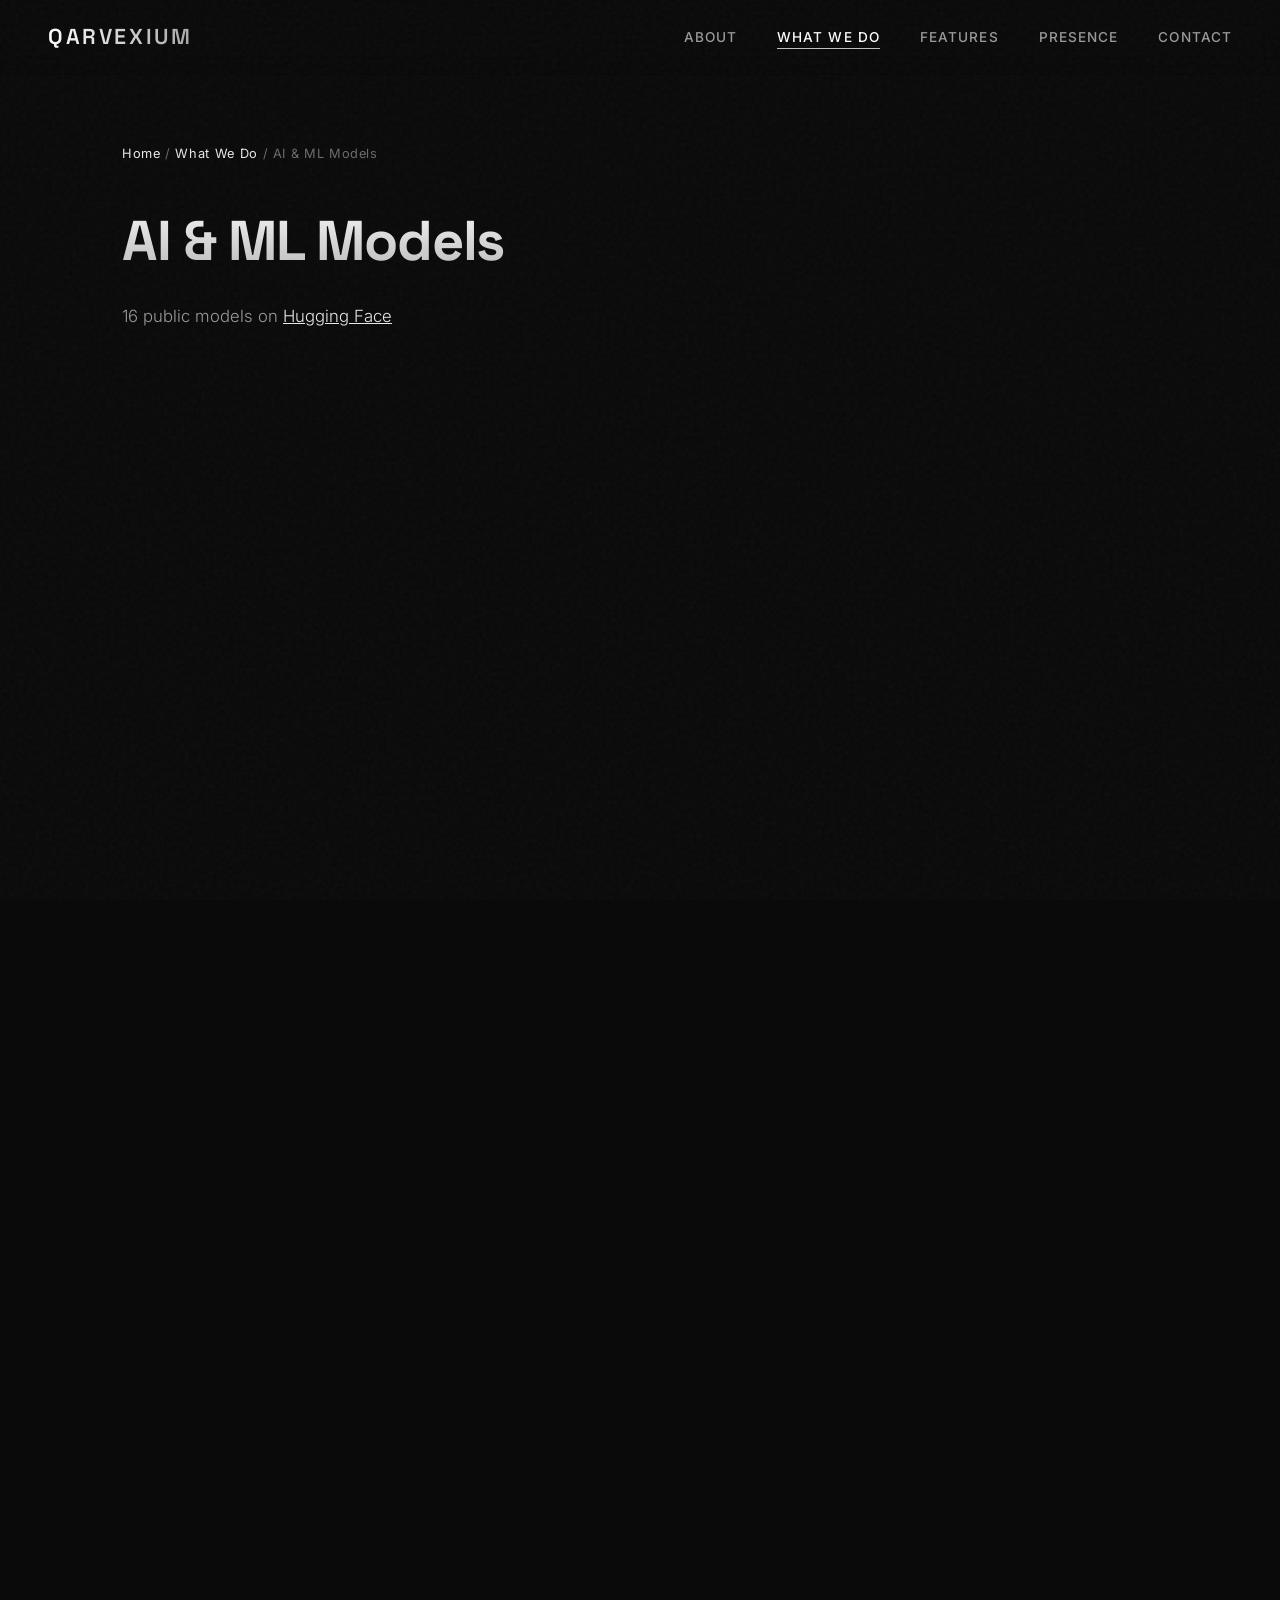
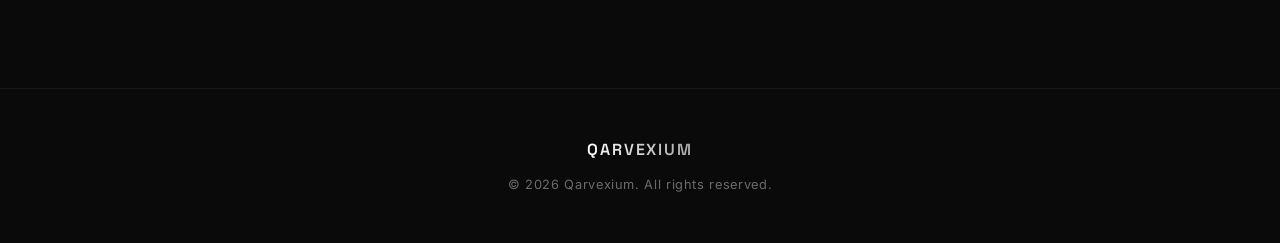
==== commit 64f219df: "Refactor meta tags and navigation in ai-models.html Updated meta tags and navigation structure in ai" ====
--- a/ai-models.html
+++ b/ai-models.html
@@ -1,315 +1,475 @@
 <!DOCTYPE html>
 <html lang="en">
 <head>
-<meta charset="UTF-8" />
-<meta name="viewport" content="width=device-width, initial-scale=1.0" />
-<title>AI &amp; ML Models — Qarvexium</title>
-<meta
-  name="description"
-  content="Qarvexium's public AI and machine-learning models on Hugging Face."
-/>
-<meta name="theme-color" content="#0a0a0a" />
-<meta name="robots" content="index, follow" />
-
-<meta property="og:type" content="website" />
-<meta property="og:title" content="AI & ML Models — Qarvexium" />
-<meta
-  property="og:description"
-  content="Explore Qarvexium's public AI and machine-learning models."
-/>
-<meta property="og:site_name" content="Qarvexium" />
-
-<link
-  rel="icon"
-  href="data:image/svg+xml,<svg xmlns='http://www.w3.org/2000/svg' viewBox='0 0 32 32'><rect width='32' height='32' rx='6' fill='%230a0a0a'/><text x='16' y='22' font-family='system-ui,sans-serif' font-size='16' font-weight='700' fill='%23c0c0c0' text-anchor='middle'>Q</text></svg>"
-/>
-
-<link rel="preconnect" href="https://fonts.googleapis.com" />
-<link rel="preconnect" href="https://fonts.gstatic.com" crossorigin />
-<link
-  href="https://fonts.googleapis.com/css2?family=Inter:wght@300;400;500;600;700&family=Space+Grotesk:wght@400;500;600;700&display=swap"
-  rel="stylesheet"
-/>
-
-<link rel="stylesheet" href="style.css" />
+  <meta charset="UTF-8" />
+  <meta name="viewport" content="width=device-width, initial-scale=1.0" />
+
+  <title>AI &amp; ML Models — Qarvexium</title>
+
+  <meta
+    name="description"
+    content="Explore Qarvexium's public AI and machine-learning models on Hugging Face."
+  />
+  <meta name="theme-color" content="#0a0a0a" />
+  <meta name="robots" content="index, follow" />
+
+  <meta property="og:type" content="website" />
+  <meta property="og:title" content="AI &amp; ML Models — Qarvexium" />
+  <meta
+    property="og:description"
+    content="Explore Qarvexium's public AI and machine-learning models."
+  />
+  <meta property="og:site_name" content="Qarvexium" />
+
+  <link
+    rel="icon"
+    href="data:image/svg+xml,<svg xmlns='http://www.w3.org/2000/svg' viewBox='0 0 32 32'><rect width='32' height='32' rx='6' fill='%230a0a0a'/><text x='16' y='22' font-family='system-ui,sans-serif' font-size='16' font-weight='700' fill='%23c0c0c0' text-anchor='middle'>Q</text></svg>"
+  />
+
+  <link rel="preconnect" href="https://fonts.googleapis.com" />
+  <link rel="preconnect" href="https://fonts.gstatic.com" crossorigin />
+
+  <link
+    href="https://fonts.googleapis.com/css2?family=Inter:wght@300;400;500;600;700&family=Space+Grotesk:wght@400;500;600;700&display=swap"
+    rel="stylesheet"
+  />
+
+  <link rel="stylesheet" href="style.css" />
 </head>
 
 <body>
 
-<nav>
-  <a href="index.html" class="logo">Qarvexium</a>
-
-  <ul class="nav-links">
-    <li><a href="index.html#about">About</a></li>
-    <li><a href="work.html" class="active">What We Do</a></li>
-    <li><a href="index.html#features">Features</a></li>
-    <li><a href="index.html#presence">Presence</a></li>
-    <li><a href="index.html#contact">Contact</a></li>
-  </ul>
-</nav>
-
-<div class="page-header">
-  <div class="breadcrumb">
-    <a href="index.html">Home</a> /
-    <a href="work.html">What We Do</a> /
-    AI &amp; ML Models
-  </div>
-
-  <h1>AI &amp; ML Models</h1>
-
-  <p>
-    15 public models from
-    <a
-      href="https://huggingface.co/qvx-o"
-      target="_blank"
-      rel="noopener"
-      style="color: var(--silver-light);"
-    >
-      Hugging Face
-    </a>
-  </p>
-</div>
-
-<section class="section">
-  <div class="section-inner">
-
-    <div class="project-grid">
-      <article class="project-card">
-        <div class="project-tag">Text Generation</div>
-        <h3>QED-Base-v3</h3>
-        <a
-          href="https://huggingface.co/qvx-o/QED-Base-v3"
-          class="project-link"
-          target="_blank"
-          rel="noopener"
-        >
-          View Model
-          <svg viewBox="0 0 24 24" aria-hidden="true">
-            <path d="M7 17L17 7M17 7H7M17 7V17"/>
-          </svg>
-        </a>
-      </article>
-      <article class="project-card">
-        <div class="project-tag">Image-to-Text</div>
-        <h3>QOCR</h3>
-        <a
-          href="https://huggingface.co/qvx-o/QOCR"
-          class="project-link"
-          target="_blank"
-          rel="noopener"
-        >
-          View Model
-          <svg viewBox="0 0 24 24" aria-hidden="true">
-            <path d="M7 17L17 7M17 7H7M17 7V17"/>
-          </svg>
-        </a>
-      </article>
-      <article class="project-card">
-        <div class="project-tag">Text-to-Image</div>
-        <h3>Qanvas</h3>
-        <a
-          href="https://huggingface.co/qvx-o/Qanvas"
-          class="project-link"
-          target="_blank"
-          rel="noopener"
-        >
-          View Model
-          <svg viewBox="0 0 24 24" aria-hidden="true">
-            <path d="M7 17L17 7M17 7H7M17 7V17"/>
-          </svg>
-        </a>
-      </article>
-      <article class="project-card">
-        <div class="project-tag">Feature Extraction</div>
-        <h3>Qlip</h3>
-        <a
-          href="https://huggingface.co/qvx-o/Qlip"
-          class="project-link"
-          target="_blank"
-          rel="noopener"
-        >
-          View Model
-          <svg viewBox="0 0 24 24" aria-hidden="true">
-            <path d="M7 17L17 7M17 7H7M17 7V17"/>
-          </svg>
-        </a>
-      </article>
-      <article class="project-card">
-        <div class="project-tag">Image Feature Extraction</div>
-        <h3>Qlipi</h3>
-        <a
-          href="https://huggingface.co/qvx-o/Qlipi"
-          class="project-link"
-          target="_blank"
-          rel="noopener"
-        >
-          View Model
-          <svg viewBox="0 0 24 24" aria-hidden="true">
-            <path d="M7 17L17 7M17 7H7M17 7V17"/>
-          </svg>
-        </a>
-      </article>
-      <article class="project-card">
-        <div class="project-tag">Image-to-Image</div>
-        <h3>qvae</h3>
-        <a
-          href="https://huggingface.co/qvx-o/qvae"
-          class="project-link"
-          target="_blank"
-          rel="noopener"
-        >
-          View Model
-          <svg viewBox="0 0 24 24" aria-hidden="true">
-            <path d="M7 17L17 7M17 7H7M17 7V17"/>
-          </svg>
-        </a>
-      </article>
-      <article class="project-card">
-        <div class="project-tag">Text Generation</div>
-        <h3>reFLEX-v1-50M</h3>
-        <a
-          href="https://huggingface.co/qvx-o/reFLEX-v1-50M"
-          class="project-link"
-          target="_blank"
-          rel="noopener"
-        >
-          View Model
-          <svg viewBox="0 0 24 24" aria-hidden="true">
-            <path d="M7 17L17 7M17 7H7M17 7V17"/>
-          </svg>
-        </a>
-      </article>
-      <article class="project-card">
-        <div class="project-tag">Text Generation</div>
-        <h3>reFLEX-v1-15M</h3>
-        <a
-          href="https://huggingface.co/qvx-o/reFLEX-v1-15M"
-          class="project-link"
-          target="_blank"
-          rel="noopener"
-        >
-          View Model
-          <svg viewBox="0 0 24 24" aria-hidden="true">
-            <path d="M7 17L17 7M17 7H7M17 7V17"/>
-          </svg>
-        </a>
-      </article>
-      <article class="project-card">
-        <div class="project-tag">Text Generation</div>
-        <h3>QED-Base-v2</h3>
-        <a
-          href="https://huggingface.co/qvx-o/QED-Base-v2"
-          class="project-link"
-          target="_blank"
-          rel="noopener"
-        >
-          View Model
-          <svg viewBox="0 0 24 24" aria-hidden="true">
-            <path d="M7 17L17 7M17 7H7M17 7V17"/>
-          </svg>
-        </a>
-      </article>
-      <article class="project-card">
-        <div class="project-tag">Text Classification</div>
-        <h3>NoInsult</h3>
-        <a
-          href="https://huggingface.co/qvx-o/NoInsult"
-          class="project-link"
-          target="_blank"
-          rel="noopener"
-        >
-          View Model
-          <svg viewBox="0 0 24 24" aria-hidden="true">
-            <path d="M7 17L17 7M17 7H7M17 7V17"/>
-          </svg>
-        </a>
-      </article>
-      <article class="project-card">
-        <div class="project-tag">Text Generation</div>
-        <h3>QED-B1-Instruction-v3</h3>
-        <a
-          href="https://huggingface.co/qvx-o/QED-B1-Instruction-v3"
-          class="project-link"
-          target="_blank"
-          rel="noopener"
-        >
-          View Model
-          <svg viewBox="0 0 24 24" aria-hidden="true">
-            <path d="M7 17L17 7M17 7H7M17 7V17"/>
-          </svg>
-        </a>
-      </article>
-      <article class="project-card">
-        <div class="project-tag">Text Generation</div>
-        <h3>QED-B1-Instruction-v2</h3>
-        <a
-          href="https://huggingface.co/qvx-o/QED-B1-Instruction-v2"
-          class="project-link"
-          target="_blank"
-          rel="noopener"
-        >
-          View Model
-          <svg viewBox="0 0 24 24" aria-hidden="true">
-            <path d="M7 17L17 7M17 7H7M17 7V17"/>
-          </svg>
-        </a>
-      </article>
-      <article class="project-card">
-        <div class="project-tag">Text Generation</div>
-        <h3>QED-B1-Instruction-v1</h3>
-        <a
-          href="https://huggingface.co/qvx-o/QED-B1-Instruction-v1"
-          class="project-link"
-          target="_blank"
-          rel="noopener"
-        >
-          View Model
-          <svg viewBox="0 0 24 24" aria-hidden="true">
-            <path d="M7 17L17 7M17 7H7M17 7V17"/>
-          </svg>
-        </a>
-      </article>
-      <article class="project-card">
-        <div class="project-tag">Text Generation</div>
-        <h3>qWisp</h3>
-        <a
-          href="https://huggingface.co/qvx-o/qWisp"
-          class="project-link"
-          target="_blank"
-          rel="noopener"
-        >
-          View Model
-          <svg viewBox="0 0 24 24" aria-hidden="true">
-            <path d="M7 17L17 7M17 7H7M17 7V17"/>
-          </svg>
-        </a>
-      </article>
-      <article class="project-card">
-        <div class="project-tag">Text Generation</div>
-        <h3>QED-Base-v1</h3>
-        <a
-          href="https://huggingface.co/qvx-o/QED-Base-v1"
-          class="project-link"
-          target="_blank"
-          rel="noopener"
-        >
-          View Model
-          <svg viewBox="0 0 24 24" aria-hidden="true">
-            <path d="M7 17L17 7M17 7H7M17 7V17"/>
-          </svg>
-        </a>
-      </article>
-
+  <!-- Navigation -->
+  <nav>
+    <a href="index.html" class="logo">Qarvexium</a>
+
+    <ul class="nav-links">
+      <li>
+        <a href="index.html#about">About</a>
+      </li>
+
+      <li>
+        <a href="work.html" class="active">What We Do</a>
+      </li>
+
+      <li>
+        <a href="index.html#features">Features</a>
+      </li>
+
+      <li>
+        <a href="index.html#presence">Presence</a>
+      </li>
+
+      <li>
+        <a href="index.html#contact">Contact</a>
+      </li>
+    </ul>
+  </nav>
+
+
+  <!-- Page Header -->
+  <header class="page-header">
+    <div class="breadcrumb">
+      <a href="index.html">Home</a>
+      /
+      <a href="work.html">What We Do</a>
+      /
+      AI &amp; ML Models
     </div>
 
-  </div>
-</section>
-
-<footer>
-  <div class="logo">Qarvexium</div>
-  <p>© 2026 Qarvexium. All rights reserved.</p>
-</footer>
-
-<script src="main.js"></script>
+    <h1>AI &amp; ML Models</h1>
+
+    <p>
+      16 public models on
+      <a
+        href="https://huggingface.co/qvx-o"
+        target="_blank"
+        rel="noopener noreferrer"
+        style="color: var(--silver-light);"
+      >
+        Hugging Face
+      </a>
+    </p>
+  </header>
+
+
+  <!-- Models -->
+  <section class="section">
+    <div class="section-inner">
+
+      <div class="project-grid">
+
+        <!-- QeyPoint-Face -->
+        <article class="project-card">
+          <div class="project-tag">Keypoint Detection</div>
+
+          <h3>QeyPoint-Face</h3>
+
+          <a
+            href="https://huggingface.co/qvx-o/QeyPoint-Face"
+            class="project-link"
+            target="_blank"
+            rel="noopener noreferrer"
+          >
+            View Model
+
+            <svg viewBox="0 0 24 24" aria-hidden="true">
+              <path d="M7 17L17 7M17 7H7M17 7V17" />
+            </svg>
+          </a>
+        </article>
+
+
+        <!-- QlangD -->
+        <article class="project-card">
+          <div class="project-tag">Text Classification</div>
+
+          <h3>QlangD</h3>
+
+          <a
+            href="https://huggingface.co/qvx-o/QlangD"
+            class="project-link"
+            target="_blank"
+            rel="noopener noreferrer"
+          >
+            View Model
+
+            <svg viewBox="0 0 24 24" aria-hidden="true">
+              <path d="M7 17L17 7M17 7H7M17 7V17" />
+            </svg>
+          </a>
+        </article>
+
+
+        <!-- reFLEX 15M -->
+        <article class="project-card">
+          <div class="project-tag">Text Generation</div>
+
+          <h3>reFLEX-v1-15M</h3>
+
+          <a
+            href="https://huggingface.co/qvx-o/reFLEX-v1-15M"
+            class="project-link"
+            target="_blank"
+            rel="noopener noreferrer"
+          >
+            View Model
+
+            <svg viewBox="0 0 24 24" aria-hidden="true">
+              <path d="M7 17L17 7M17 7H7M17 7V17" />
+            </svg>
+          </a>
+        </article>
+
+
+        <!-- reFLEX 50M -->
+        <article class="project-card">
+          <div class="project-tag">Text Generation</div>
+
+          <h3>reFLEX-v1-50M</h3>
+
+          <a
+            href="https://huggingface.co/qvx-o/reFLEX-v1-50M"
+            class="project-link"
+            target="_blank"
+            rel="noopener noreferrer"
+          >
+            View Model
+
+            <svg viewBox="0 0 24 24" aria-hidden="true">
+              <path d="M7 17L17 7M17 7H7M17 7V17" />
+            </svg>
+          </a>
+        </article>
+
+
+        <!-- qvae -->
+        <article class="project-card">
+          <div class="project-tag">Image-to-Image</div>
+
+          <h3>qvae</h3>
+
+          <a
+            href="https://huggingface.co/qvx-o/qvae"
+            class="project-link"
+            target="_blank"
+            rel="noopener noreferrer"
+          >
+            View Model
+
+            <svg viewBox="0 0 24 24" aria-hidden="true">
+              <path d="M7 17L17 7M17 7H7M17 7V17" />
+            </svg>
+          </a>
+        </article>
+
+
+        <!-- Qlipi -->
+        <article class="project-card">
+          <div class="project-tag">Image Feature Extraction</div>
+
+          <h3>Qlipi</h3>
+
+          <a
+            href="https://huggingface.co/qvx-o/Qlipi"
+            class="project-link"
+            target="_blank"
+            rel="noopener noreferrer"
+          >
+            View Model
+
+            <svg viewBox="0 0 24 24" aria-hidden="true">
+              <path d="M7 17L17 7M17 7H7M17 7V17" />
+            </svg>
+          </a>
+        </article>
+
+
+        <!-- Qlip -->
+        <article class="project-card">
+          <div class="project-tag">Feature Extraction</div>
+
+          <h3>Qlip</h3>
+
+          <a
+            href="https://huggingface.co/qvx-o/Qlip"
+            class="project-link"
+            target="_blank"
+            rel="noopener noreferrer"
+          >
+            View Model
+
+            <svg viewBox="0 0 24 24" aria-hidden="true">
+              <path d="M7 17L17 7M17 7H7M17 7V17" />
+            </svg>
+          </a>
+        </article>
+
+
+        <!-- QED Base v3 -->
+        <article class="project-card">
+          <div class="project-tag">Text Generation</div>
+
+          <h3>QED-Base-v3</h3>
+
+          <a
+            href="https://huggingface.co/qvx-o/QED-Base-v3"
+            class="project-link"
+            target="_blank"
+            rel="noopener noreferrer"
+          >
+            View Model
+
+            <svg viewBox="0 0 24 24" aria-hidden="true">
+              <path d="M7 17L17 7M17 7H7M17 7V17" />
+            </svg>
+          </a>
+        </article>
+
+
+        <!-- QOCR -->
+        <article class="project-card">
+          <div class="project-tag">Image-to-Text</div>
+
+          <h3>QOCR</h3>
+
+          <a
+            href="https://huggingface.co/qvx-o/QOCR"
+            class="project-link"
+            target="_blank"
+            rel="noopener noreferrer"
+          >
+            View Model
+
+            <svg viewBox="0 0 24 24" aria-hidden="true">
+              <path d="M7 17L17 7M17 7H7M17 7V17" />
+            </svg>
+          </a>
+        </article>
+
+
+        <!-- QED Base v2 -->
+        <article class="project-card">
+          <div class="project-tag">Text Generation</div>
+
+          <h3>QED-Base-v2</h3>
+
+          <a
+            href="https://huggingface.co/qvx-o/QED-Base-v2"
+            class="project-link"
+            target="_blank"
+            rel="noopener noreferrer"
+          >
+            View Model
+
+            <svg viewBox="0 0 24 24" aria-hidden="true">
+              <path d="M7 17L17 7M17 7H7M17 7V17" />
+            </svg>
+          </a>
+        </article>
+
+
+        <!-- NoInsult -->
+        <article class="project-card">
+          <div class="project-tag">Text Classification</div>
+
+          <h3>NoInsult</h3>
+
+          <a
+            href="https://huggingface.co/qvx-o/NoInsult"
+            class="project-link"
+            target="_blank"
+            rel="noopener noreferrer"
+          >
+            View Model
+
+            <svg viewBox="0 0 24 24" aria-hidden="true">
+              <path d="M7 17L17 7M17 7H7M17 7V17" />
+            </svg>
+          </a>
+        </article>
+
+
+        <!-- QED B1 Instruction v3 -->
+        <article class="project-card">
+          <div class="project-tag">Text Generation</div>
+
+          <h3>QED-B1-Instruction-v3</h3>
+
+          <a
+            href="https://huggingface.co/qvx-o/QED-B1-Instruction-v3"
+            class="project-link"
+            target="_blank"
+            rel="noopener noreferrer"
+          >
+            View Model
+
+            <svg viewBox="0 0 24 24" aria-hidden="true">
+              <path d="M7 17L17 7M17 7H7M17 7V17" />
+            </svg>
+          </a>
+        </article>
+
+
+        <!-- QED B1 Instruction v2 -->
+        <article class="project-card">
+          <div class="project-tag">Text Generation</div>
+
+          <h3>QED-B1-Instruction-v2</h3>
+
+          <a
+            href="https://huggingface.co/qvx-o/QED-B1-Instruction-v2"
+            class="project-link"
+            target="_blank"
+            rel="noopener noreferrer"
+          >
+            View Model
+
+            <svg viewBox="0 0 24 24" aria-hidden="true">
+              <path d="M7 17L17 7M17 7H7M17 7V17" />
+            </svg>
+          </a>
+        </article>
+
+
+        <!-- QED B1 Instruction v1 -->
+        <article class="project-card">
+          <div class="project-tag">Text Generation</div>
+
+          <h3>QED-B1-Instruction-v1</h3>
+
+          <a
+            href="https://huggingface.co/qvx-o/QED-B1-Instruction-v1"
+            class="project-link"
+            target="_blank"
+            rel="noopener noreferrer"
+          >
+            View Model
+
+            <svg viewBox="0 0 24 24" aria-hidden="true">
+              <path d="M7 17L17 7M17 7H7M17 7V17" />
+            </svg>
+          </a>
+        </article>
+
+
+        <!-- qWisp -->
+        <article class="project-card">
+          <div class="project-tag">Text Generation</div>
+
+          <h3>qWisp</h3>
+
+          <a
+            href="https://huggingface.co/qvx-o/qWisp"
+            class="project-link"
+            target="_blank"
+            rel="noopener noreferrer"
+          >
+            View Model
+
+            <svg viewBox="0 0 24 24" aria-hidden="true">
+              <path d="M7 17L17 7M17 7H7M17 7V17" />
+            </svg>
+          </a>
+        </article>
+
+
+        <!-- QED Base v1 -->
+        <article class="project-card">
+          <div class="project-tag">Text Generation</div>
+
+          <h3>QED-Base-v1</h3>
+
+          <a
+            href="https://huggingface.co/qvx-o/QED-Base-v1"
+            class="project-link"
+            target="_blank"
+            rel="noopener noreferrer"
+          >
+            View Model
+
+            <svg viewBox="0 0 24 24" aria-hidden="true">
+              <path d="M7 17L17 7M17 7H7M17 7V17" />
+            </svg>
+          </a>
+        </article>
+
+
+        <!-- Qanvas -->
+        <article class="project-card">
+          <div class="project-tag">Text-to-Image</div>
+
+          <h3>Qanvas</h3>
+
+          <a
+            href="https://huggingface.co/qvx-o/Qanvas"
+            class="project-link"
+            target="_blank"
+            rel="noopener noreferrer"
+          >
+            View Model
+
+            <svg viewBox="0 0 24 24" aria-hidden="true">
+              <path d="M7 17L17 7M17 7H7M17 7V17" />
+            </svg>
+          </a>
+        </article>
+
+      </div>
+
+    </div>
+  </section>
+
+  <footer>
+    <div class="logo">Qarvexium</div>
+
+    <p>
+      © 2026 Qarvexium. All rights reserved.
+    </p>
+  </footer>
+
+
+  <script src="main.js"></script>
+
 </body>
 </html>
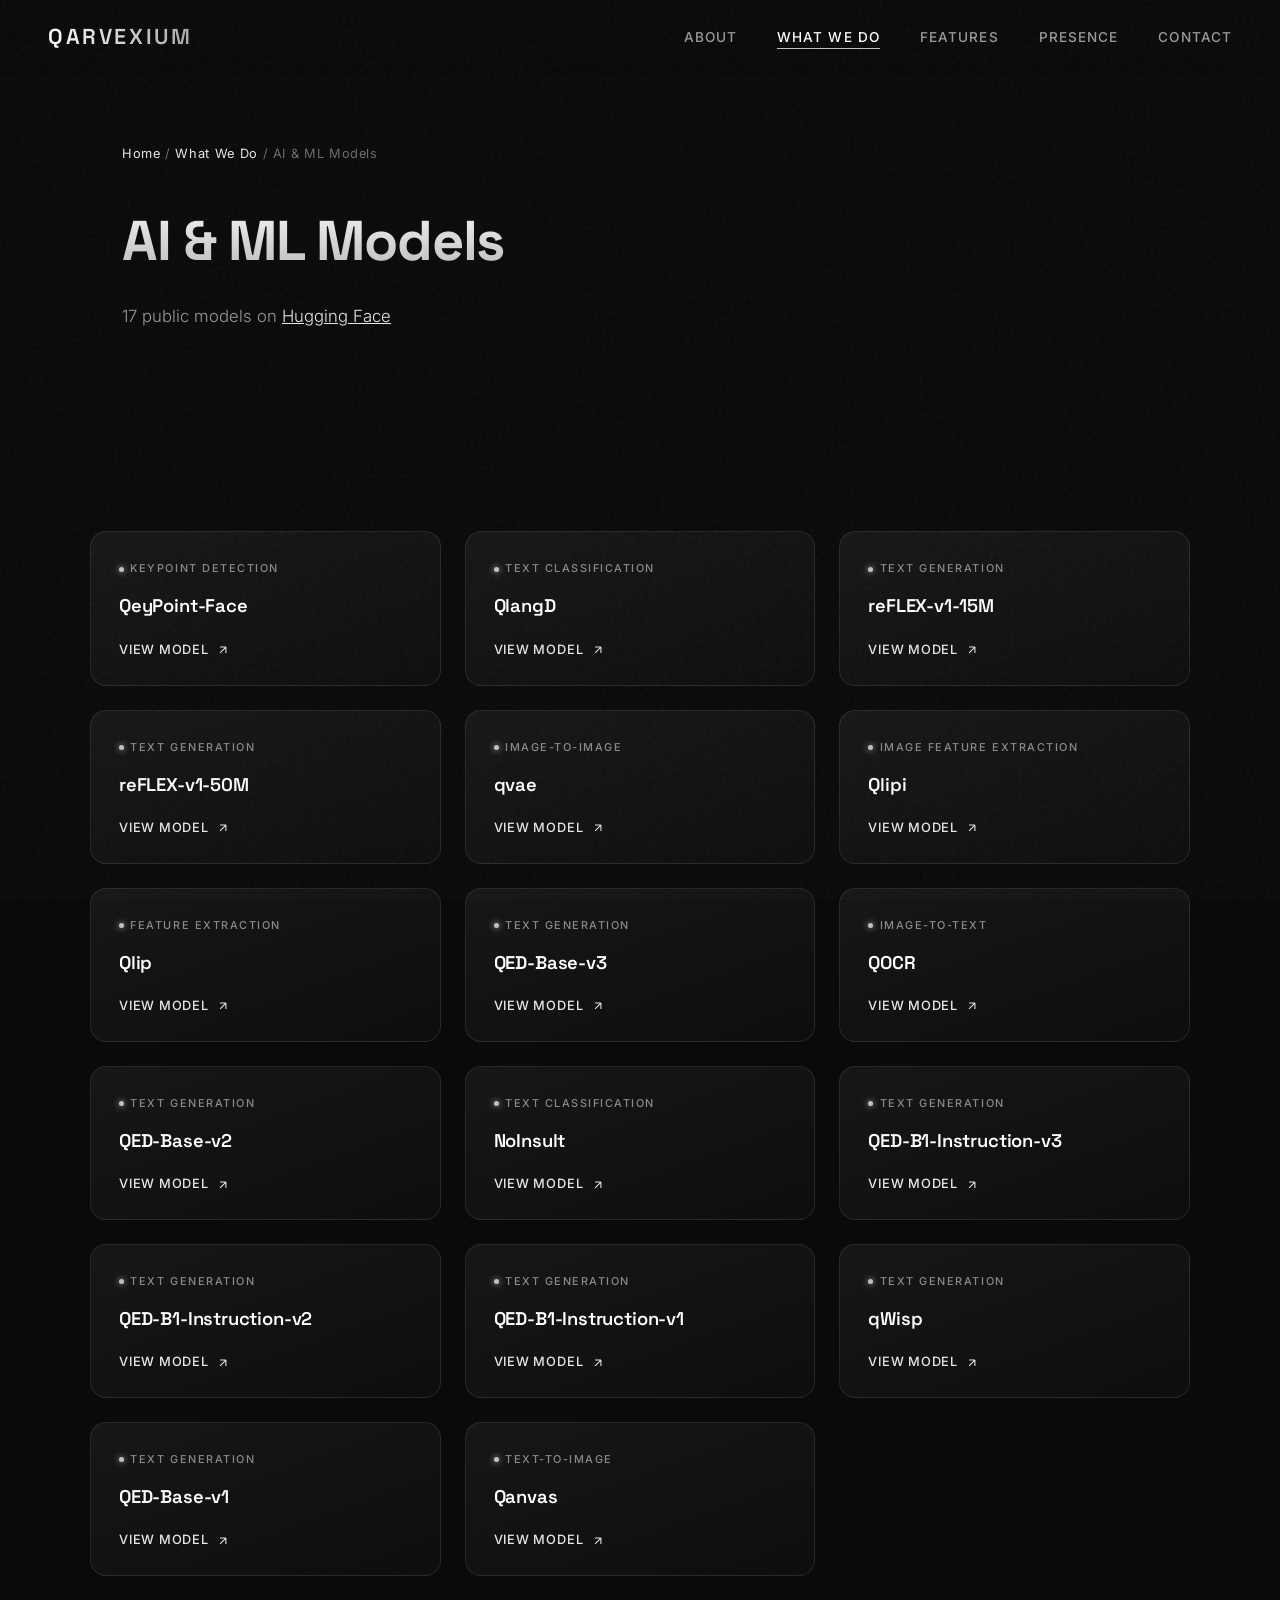
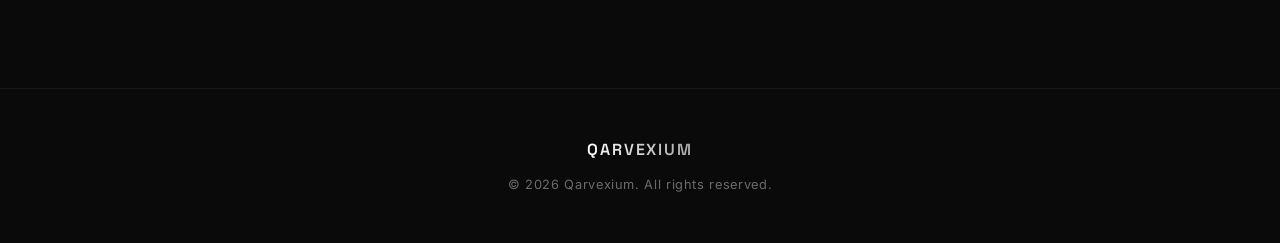
==== commit 5871719b: "Fix ai-models.html: add models-grid container with live model count" ====
--- a/ai-models.html
+++ b/ai-models.html
@@ -23,7 +23,7 @@
 
   <link
     rel="icon"
-    href="data:image/svg+xml,<svg xmlns='http://www.w3.org/2000/svg' viewBox='0 0 32 32'><rect width='32' height='32' rx='6' fill='%230a0a0a'/><text x='16' y='22' font-family='system-ui,sans-serif' font-size='16' font-weight='700' fill='%23c0c0c0' text-anchor='middle'>Q</text></svg>"
+    href="data:image/svg+xml,<svg xmlns='http://www.w3.org/2000/svg' viewBox='0 0 32 32'><rect width='32' height='32' rx='6' fill='%230a0a0a'/><text x='16' y='22' font-family='system-ui,sans-serif' font-weight='bold' font-size='18' fill='%23e8e8e8'>Q</text></svg>"
   />
 
   <link rel="preconnect" href="https://fonts.googleapis.com" />
@@ -66,7 +66,6 @@
     </ul>
   </nav>
 
-
   <!-- Page Header -->
   <header class="page-header">
     <div class="breadcrumb">
@@ -80,7 +79,7 @@
     <h1>AI &amp; ML Models</h1>
 
     <p>
-      16 public models on
+      <span id="model-count">Loading...</span> public models on
       <a
         href="https://huggingface.co/qvx-o"
         target="_blank"
@@ -92,371 +91,14 @@
     </p>
   </header>
 
-
   <!-- Models -->
   <section class="section">
     <div class="section-inner">
-
-      <div class="project-grid">
-
-        <!-- QeyPoint-Face -->
-        <article class="project-card">
-          <div class="project-tag">Keypoint Detection</div>
-
-          <h3>QeyPoint-Face</h3>
-
-          <a
-            href="https://huggingface.co/qvx-o/QeyPoint-Face"
-            class="project-link"
-            target="_blank"
-            rel="noopener noreferrer"
-          >
-            View Model
-
-            <svg viewBox="0 0 24 24" aria-hidden="true">
-              <path d="M7 17L17 7M17 7H7M17 7V17" />
-            </svg>
-          </a>
-        </article>
-
-
-        <!-- QlangD -->
-        <article class="project-card">
-          <div class="project-tag">Text Classification</div>
-
-          <h3>QlangD</h3>
-
-          <a
-            href="https://huggingface.co/qvx-o/QlangD"
-            class="project-link"
-            target="_blank"
-            rel="noopener noreferrer"
-          >
-            View Model
-
-            <svg viewBox="0 0 24 24" aria-hidden="true">
-              <path d="M7 17L17 7M17 7H7M17 7V17" />
-            </svg>
-          </a>
-        </article>
-
-
-        <!-- reFLEX 15M -->
-        <article class="project-card">
-          <div class="project-tag">Text Generation</div>
-
-          <h3>reFLEX-v1-15M</h3>
-
-          <a
-            href="https://huggingface.co/qvx-o/reFLEX-v1-15M"
-            class="project-link"
-            target="_blank"
-            rel="noopener noreferrer"
-          >
-            View Model
-
-            <svg viewBox="0 0 24 24" aria-hidden="true">
-              <path d="M7 17L17 7M17 7H7M17 7V17" />
-            </svg>
-          </a>
-        </article>
-
-
-        <!-- reFLEX 50M -->
-        <article class="project-card">
-          <div class="project-tag">Text Generation</div>
-
-          <h3>reFLEX-v1-50M</h3>
-
-          <a
-            href="https://huggingface.co/qvx-o/reFLEX-v1-50M"
-            class="project-link"
-            target="_blank"
-            rel="noopener noreferrer"
-          >
-            View Model
-
-            <svg viewBox="0 0 24 24" aria-hidden="true">
-              <path d="M7 17L17 7M17 7H7M17 7V17" />
-            </svg>
-          </a>
-        </article>
-
-
-        <!-- qvae -->
-        <article class="project-card">
-          <div class="project-tag">Image-to-Image</div>
-
-          <h3>qvae</h3>
-
-          <a
-            href="https://huggingface.co/qvx-o/qvae"
-            class="project-link"
-            target="_blank"
-            rel="noopener noreferrer"
-          >
-            View Model
-
-            <svg viewBox="0 0 24 24" aria-hidden="true">
-              <path d="M7 17L17 7M17 7H7M17 7V17" />
-            </svg>
-          </a>
-        </article>
-
-
-        <!-- Qlipi -->
-        <article class="project-card">
-          <div class="project-tag">Image Feature Extraction</div>
-
-          <h3>Qlipi</h3>
-
-          <a
-            href="https://huggingface.co/qvx-o/Qlipi"
-            class="project-link"
-            target="_blank"
-            rel="noopener noreferrer"
-          >
-            View Model
-
-            <svg viewBox="0 0 24 24" aria-hidden="true">
-              <path d="M7 17L17 7M17 7H7M17 7V17" />
-            </svg>
-          </a>
-        </article>
-
-
-        <!-- Qlip -->
-        <article class="project-card">
-          <div class="project-tag">Feature Extraction</div>
-
-          <h3>Qlip</h3>
-
-          <a
-            href="https://huggingface.co/qvx-o/Qlip"
-            class="project-link"
-            target="_blank"
-            rel="noopener noreferrer"
-          >
-            View Model
-
-            <svg viewBox="0 0 24 24" aria-hidden="true">
-              <path d="M7 17L17 7M17 7H7M17 7V17" />
-            </svg>
-          </a>
-        </article>
-
-
-        <!-- QED Base v3 -->
-        <article class="project-card">
-          <div class="project-tag">Text Generation</div>
-
-          <h3>QED-Base-v3</h3>
-
-          <a
-            href="https://huggingface.co/qvx-o/QED-Base-v3"
-            class="project-link"
-            target="_blank"
-            rel="noopener noreferrer"
-          >
-            View Model
-
-            <svg viewBox="0 0 24 24" aria-hidden="true">
-              <path d="M7 17L17 7M17 7H7M17 7V17" />
-            </svg>
-          </a>
-        </article>
-
-
-        <!-- QOCR -->
-        <article class="project-card">
-          <div class="project-tag">Image-to-Text</div>
-
-          <h3>QOCR</h3>
-
-          <a
-            href="https://huggingface.co/qvx-o/QOCR"
-            class="project-link"
-            target="_blank"
-            rel="noopener noreferrer"
-          >
-            View Model
-
-            <svg viewBox="0 0 24 24" aria-hidden="true">
-              <path d="M7 17L17 7M17 7H7M17 7V17" />
-            </svg>
-          </a>
-        </article>
-
-
-        <!-- QED Base v2 -->
-        <article class="project-card">
-          <div class="project-tag">Text Generation</div>
-
-          <h3>QED-Base-v2</h3>
-
-          <a
-            href="https://huggingface.co/qvx-o/QED-Base-v2"
-            class="project-link"
-            target="_blank"
-            rel="noopener noreferrer"
-          >
-            View Model
-
-            <svg viewBox="0 0 24 24" aria-hidden="true">
-              <path d="M7 17L17 7M17 7H7M17 7V17" />
-            </svg>
-          </a>
-        </article>
-
-
-        <!-- NoInsult -->
-        <article class="project-card">
-          <div class="project-tag">Text Classification</div>
-
-          <h3>NoInsult</h3>
-
-          <a
-            href="https://huggingface.co/qvx-o/NoInsult"
-            class="project-link"
-            target="_blank"
-            rel="noopener noreferrer"
-          >
-            View Model
-
-            <svg viewBox="0 0 24 24" aria-hidden="true">
-              <path d="M7 17L17 7M17 7H7M17 7V17" />
-            </svg>
-          </a>
-        </article>
-
-
-        <!-- QED B1 Instruction v3 -->
-        <article class="project-card">
-          <div class="project-tag">Text Generation</div>
-
-          <h3>QED-B1-Instruction-v3</h3>
-
-          <a
-            href="https://huggingface.co/qvx-o/QED-B1-Instruction-v3"
-            class="project-link"
-            target="_blank"
-            rel="noopener noreferrer"
-          >
-            View Model
-
-            <svg viewBox="0 0 24 24" aria-hidden="true">
-              <path d="M7 17L17 7M17 7H7M17 7V17" />
-            </svg>
-          </a>
-        </article>
-
-
-        <!-- QED B1 Instruction v2 -->
-        <article class="project-card">
-          <div class="project-tag">Text Generation</div>
-
-          <h3>QED-B1-Instruction-v2</h3>
-
-          <a
-            href="https://huggingface.co/qvx-o/QED-B1-Instruction-v2"
-            class="project-link"
-            target="_blank"
-            rel="noopener noreferrer"
-          >
-            View Model
-
-            <svg viewBox="0 0 24 24" aria-hidden="true">
-              <path d="M7 17L17 7M17 7H7M17 7V17" />
-            </svg>
-          </a>
-        </article>
-
-
-        <!-- QED B1 Instruction v1 -->
-        <article class="project-card">
-          <div class="project-tag">Text Generation</div>
-
-          <h3>QED-B1-Instruction-v1</h3>
-
-          <a
-            href="https://huggingface.co/qvx-o/QED-B1-Instruction-v1"
-            class="project-link"
-            target="_blank"
-            rel="noopener noreferrer"
-          >
-            View Model
-
-            <svg viewBox="0 0 24 24" aria-hidden="true">
-              <path d="M7 17L17 7M17 7H7M17 7V17" />
-            </svg>
-          </a>
-        </article>
-
-
-        <!-- qWisp -->
-        <article class="project-card">
-          <div class="project-tag">Text Generation</div>
-
-          <h3>qWisp</h3>
-
-          <a
-            href="https://huggingface.co/qvx-o/qWisp"
-            class="project-link"
-            target="_blank"
-            rel="noopener noreferrer"
-          >
-            View Model
-
-            <svg viewBox="0 0 24 24" aria-hidden="true">
-              <path d="M7 17L17 7M17 7H7M17 7V17" />
-            </svg>
-          </a>
-        </article>
-
-
-        <!-- QED Base v1 -->
-        <article class="project-card">
-          <div class="project-tag">Text Generation</div>
-
-          <h3>QED-Base-v1</h3>
-
-          <a
-            href="https://huggingface.co/qvx-o/QED-Base-v1"
-            class="project-link"
-            target="_blank"
-            rel="noopener noreferrer"
-          >
-            View Model
-
-            <svg viewBox="0 0 24 24" aria-hidden="true">
-              <path d="M7 17L17 7M17 7H7M17 7V17" />
-            </svg>
-          </a>
-        </article>
-
-
-        <!-- Qanvas -->
-        <article class="project-card">
-          <div class="project-tag">Text-to-Image</div>
-
-          <h3>Qanvas</h3>
-
-          <a
-            href="https://huggingface.co/qvx-o/Qanvas"
-            class="project-link"
-            target="_blank"
-            rel="noopener noreferrer"
-          >
-            View Model
-
-            <svg viewBox="0 0 24 24" aria-hidden="true">
-              <path d="M7 17L17 7M17 7H7M17 7V17" />
-            </svg>
-          </a>
-        </article>
-
+      <div class="project-grid" id="models-grid">
+        <div style="text-align: center; padding: 4rem 2rem; color: var(--gray-light); grid-column: 1 / -1;">
+          Loading models...
+        </div>
       </div>
-
     </div>
   </section>
 
@@ -468,7 +110,6 @@
     </p>
   </footer>
 
-
   <script src="main.js"></script>
 
 </body>
